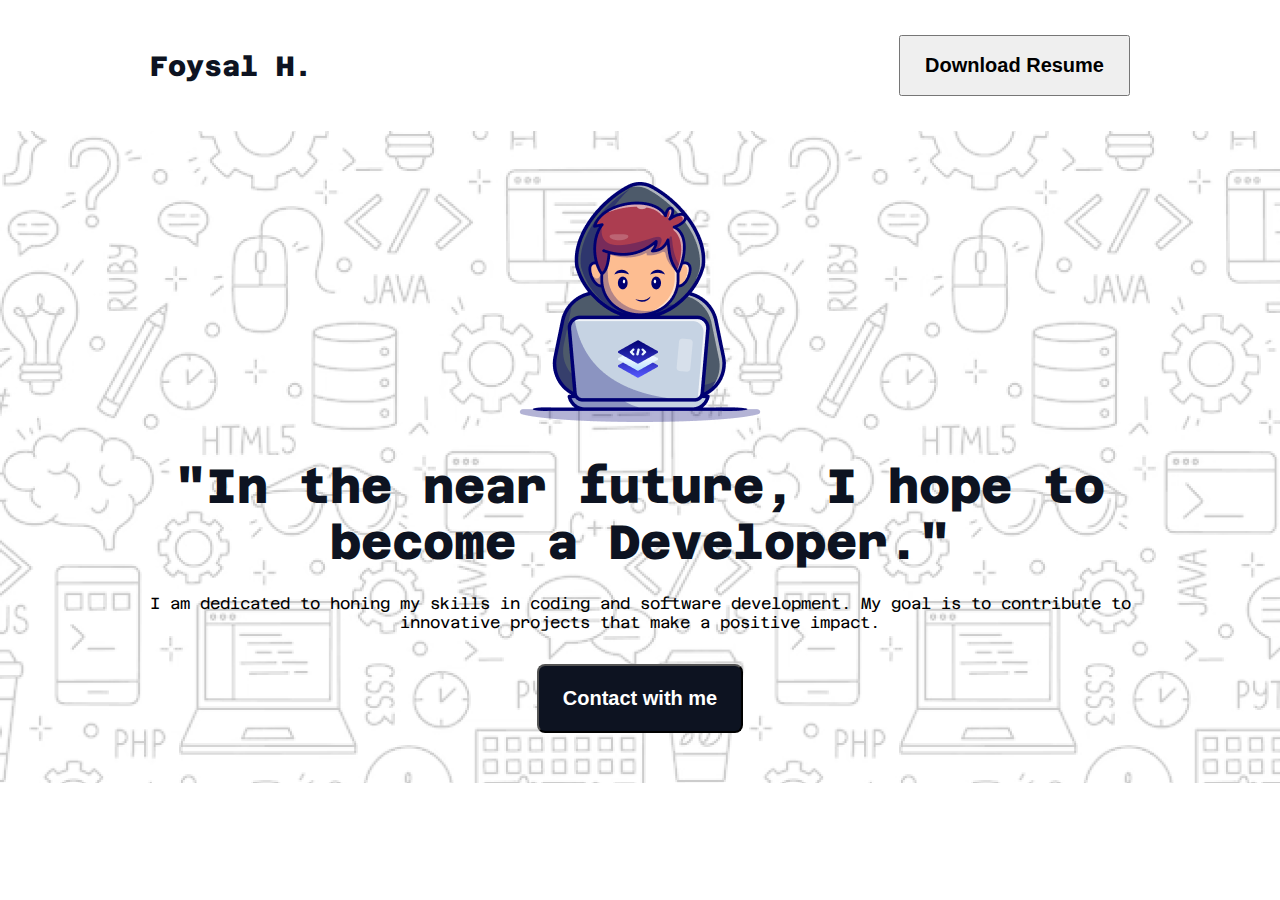
==== index.html @ 4a5060e3 "First banner section added" ====
<!DOCTYPE html>
<html lang="en">
<head>
    <meta charset="UTF-8">
    <meta name="viewport" content="width=device-width, initial-scale=1.0">
    <title>Assignment site</title>
    <link rel="preconnect" href="https://fonts.googleapis.com">
    <link rel="preconnect" href="https://fonts.gstatic.com" crossorigin>
    <link href="https://fonts.googleapis.com/css2?family=Azeret+Mono:ital,wght@0,100..900;1,100..900&display=swap" rel="stylesheet">
    <link rel="stylesheet" href="styles/style.css">
</head>
<body class="azeret-mono-normal">
    <header>
        <nav>
            <h3 class="name">Foysal H.</h3>
            <button class="btn">Download Resume</button>
        </nav>
        <div class="banner">
            <div class="banner-elements">
                <img src="assets/Group.png" alt="A developer">
                <h1>"In the near future, I hope to become a Developer."</h1>
                <p>I am dedicated to honing my skills in coding and software development. My goal is to contribute to innovative projects that make a positive impact.</p>
                <div class="btn-div"><button class="btn-2">Contact with me</button></div>
            </div>
        </div>
    </header>
    <main></main>
    <footer></footer>
</body>
</html>
---- styles/style.css ----
.azeret-mono-normal{
  font-family: "Azeret Mono", monospace;
  font-optical-sizing: auto;
  font-weight: normal;
  font-style: normal;
}
*{
    margin: 0;
    padding: 0;
}
/* shared styles */
/* __________________________________ */

.btn{
  font-size: 20px;
  font-weight: 600;
  padding: 17px 24px;
}
.btn-2{
  font-size: 20px;
  font-weight: 600;
  color: white;
  padding: 21px 24px;
  background-color: #0D1321;
  border-radius: 8px;
  text-align: center;
}



/* nav styles */
/* ______________________________ */

nav{
  height: 131px;
  display: flex;
  margin: 0px 150px;
  justify-content: space-between;
  align-items: center;
}
nav > h3{
  font-size: 28px;
  font-weight: 800;
  color: #0D1321;
}

/* Banner section */
/* ______________________________ */

.banner{
  height: 652px;
  background-image: url("../assets/Hero-bg.png");
  /* background-repeat: no-repeat;
  background-position: center; */
  display: flex;
  align-items: center;
  justify-content: center;
}

.banner .banner-elements{
  max-width: 998px;
  text-align: center;
}
.banner-elements > img{
  margin-bottom: 32px;
}
.banner-elements > h1{
  font-size: 48px;
  font-weight: 800;
  color: #0D1321;
  margin-bottom: 24px;
}
.banner-element > p{
  font-size: 16px;
  line-height: 26;
  font-weight: 400;
  color: #0D1321;
  margin-bottom: 32px;
}
.banner-elements .btn-div{
  margin-top: 32px;
}
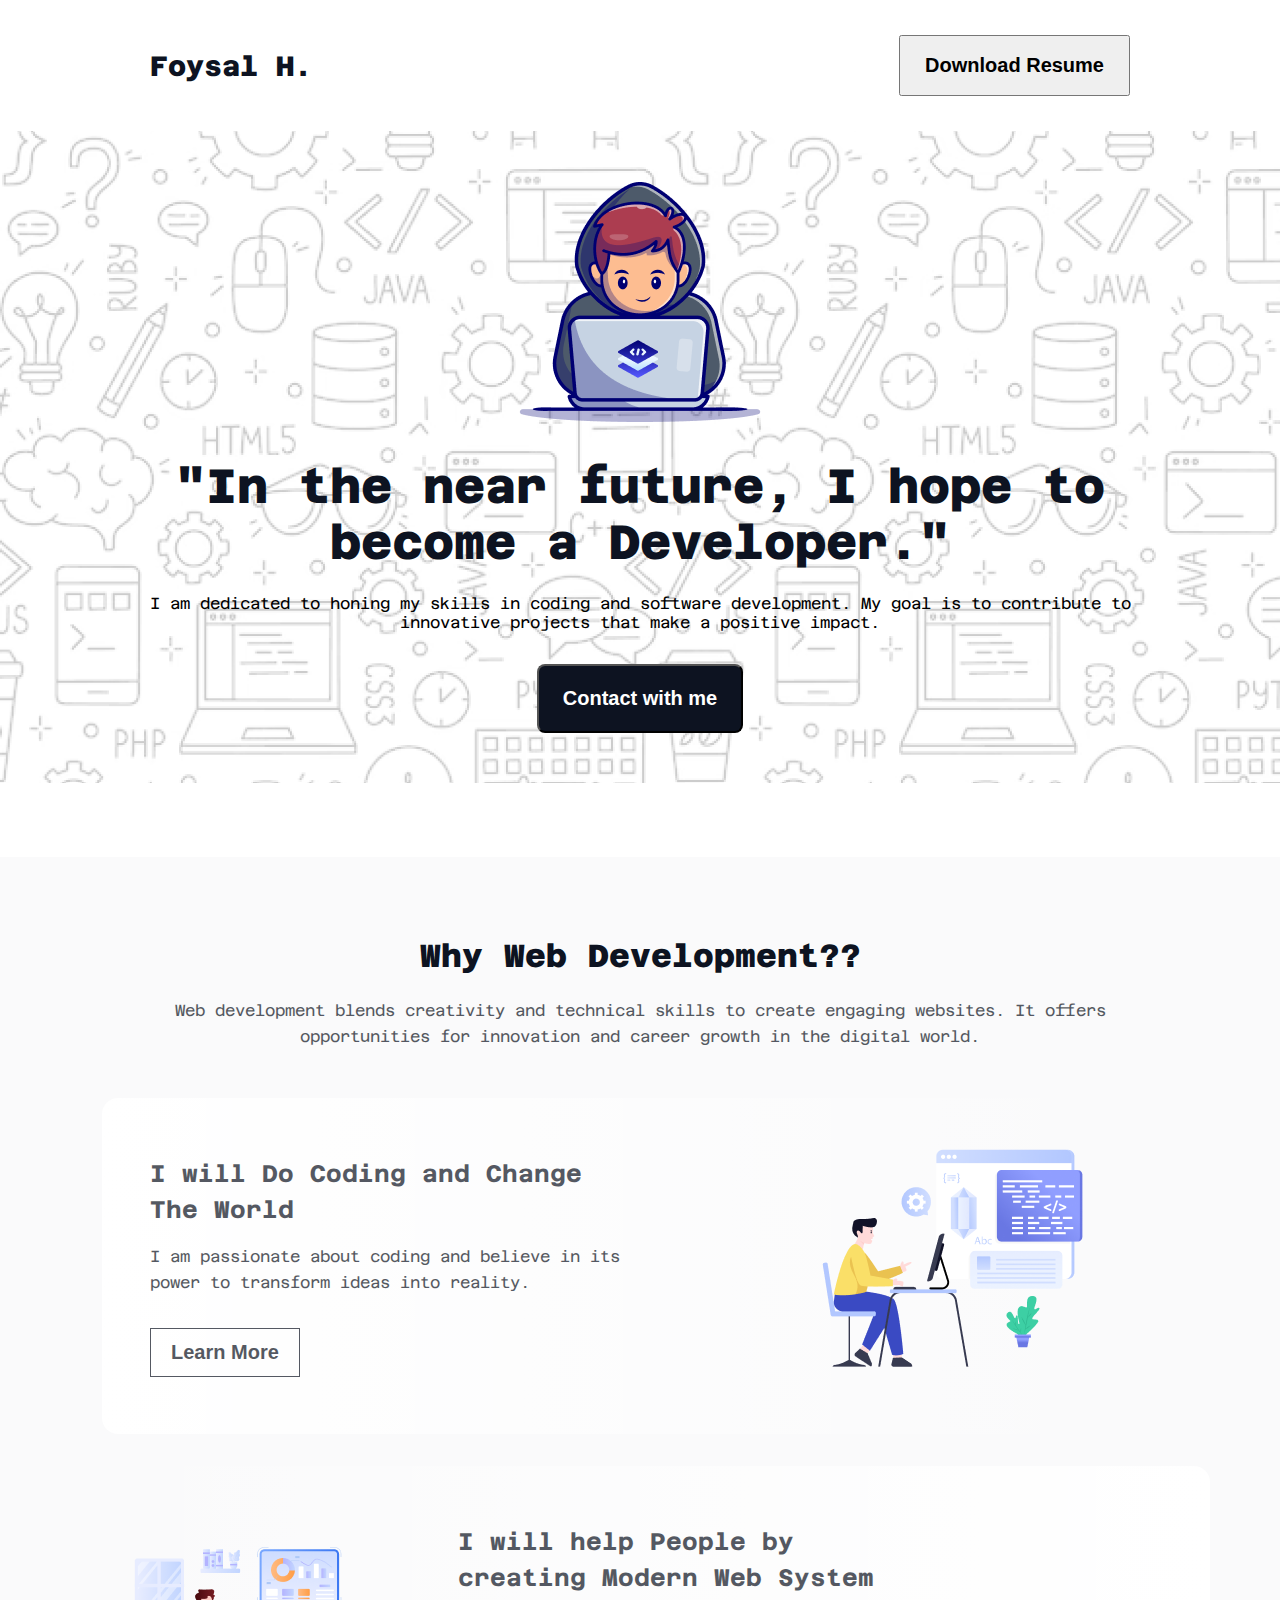
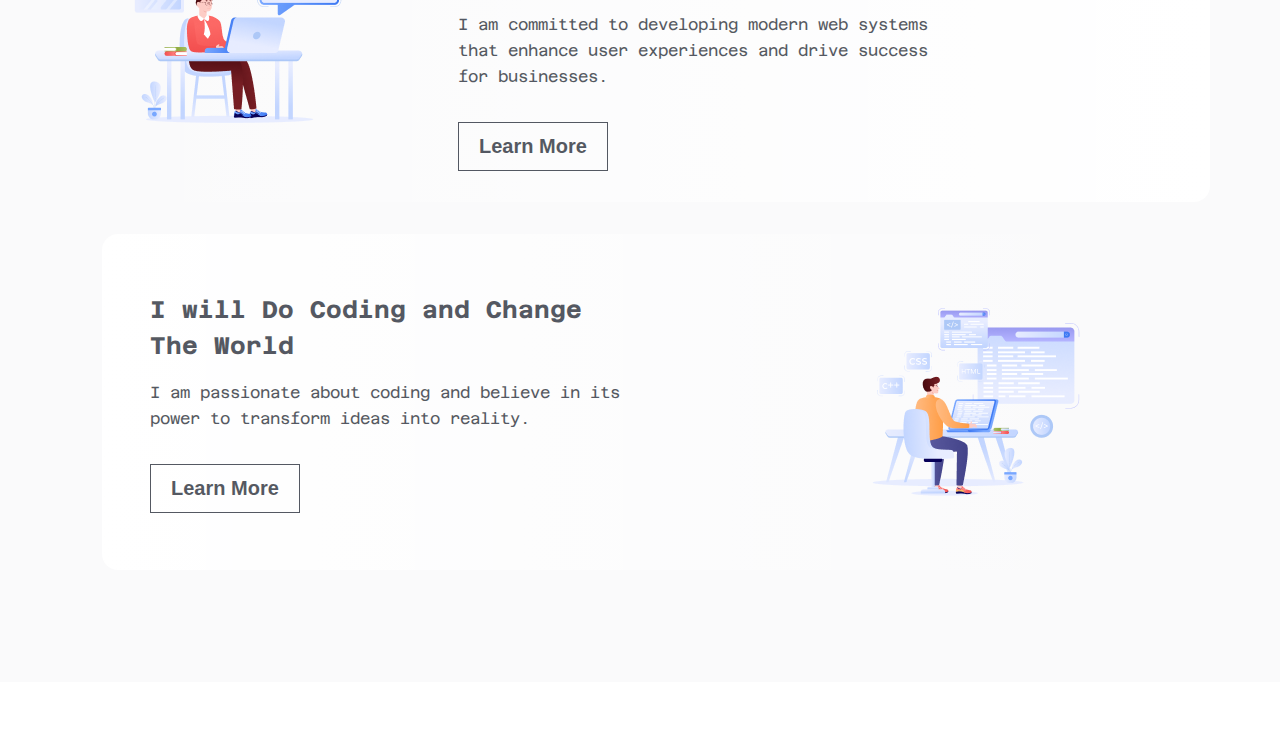
==== commit 650e983f: "Why web development section added" ====
--- a/index.html
+++ b/index.html
@@ -24,7 +24,53 @@
             </div>
         </div>
     </header>
-    <main></main>
+    <main>
+        <!-- why web development section -->
+        <section>
+            <div class="second-section">
+
+                <h3>Why Web Development??</h3>
+                <p class="description">Web development blends creativity and technical skills to create engaging websites. It offers opportunities for innovation and career growth in the digital world.</p>
+    
+                <div class="section">
+
+                    <div class="section-txt">
+                        <h4>I will Do Coding and Change The World</h4>
+                        <p>I am passionate about coding and believe in its power to transform ideas into reality.</p>
+                        <button class="learn-mor-btn">Learn More</button>
+                    </div>
+
+                    <div class="section-img"><img src="assets/Layer_1.png" alt=""></div>
+
+                </div>
+
+
+                <div class="section2">
+
+                    <div class="section-img"><img src="assets/Group 3.png" alt=""></div>
+                    <div class="section-txt">
+                        <h4>I will help People by creating Modern Web System</h4>
+                        <p>I am committed to developing modern web systems that enhance user experiences and drive success for businesses.
+                        </p>
+                        <button class="learn-mor-btn">Learn More</button>
+                    </div>
+
+                </div>
+
+
+                <div class="section">
+
+                    <div class="section-txt">
+                        <h4>I will Do Coding and Change The World</h4>
+                        <p>I am passionate about coding and believe in its power to transform ideas into reality.
+                        </p>
+                        <button class="learn-mor-btn">Learn More</button>
+                    </div>
+                    <div class="section-img"><img src="assets/Group 4.png" alt=""></div>
+                </div>
+            </div>
+        </section>
+    </main>
     <footer></footer>
 </body>
 </html>--- a/styles/style.css
+++ b/styles/style.css
@@ -25,8 +25,23 @@
   border-radius: 8px;
   text-align: center;
 }
+.learn-mor-btn{
+  font-size: 20px;
+  font-weight: 600;
+  color: #0D1321;
+  padding: 12px 20px; 
+  border: 1px solid #0D1321;
+  background: transparent;
+  margin: 32px 0px;
+  opacity: 70%;
+}
 
-
+/* _______________________________ */
+main{
+  display: flex;
+  align-items: center;
+  justify-content: center;
+}
 
 /* nav styles */
 /* ______________________________ */
@@ -80,3 +95,76 @@
 .banner-elements .btn-div{
   margin-top: 32px;
 }
+
+/* Why Web Development */
+/* ________________________________ */
+
+.second-section{
+  width: 1140px;
+  padding: 80px 97px;
+  margin: 74px auto;
+  border-radius: 16px;
+  background-color: rgba(13, 19, 33, 0.02);
+  
+}
+.second-section > h3{
+  font-size: 32px;
+  font-weight: 800;
+  color: #0D1321;
+  text-align: center;
+  margin-bottom: 24px;
+}
+.second-section > p{
+  font-size: 16px;
+  font-weight: 400;
+  line-height: 26px;
+  color: #0D1321;
+  text-align: center;
+  margin: 0px 90px 48px;
+  opacity: 70%;
+}
+.section{
+  width: 946px;
+  height: 336px;
+  border-radius: 16px;
+  background: linear-gradient(90.00deg, rgb(255, 255, 255),rgba(255, 255, 255, 0) 100%);
+  display: flex;
+  align-items: center;
+  padding: 0px 48px;
+  /* border: 1px solid #0D1321; */
+  margin: 32px;
+  justify-content: space-between;
+  gap: 100px;
+}
+.section-txt{
+  width: 477px;
+  height: 220px;
+}
+.section-img{
+  height: 240px;
+}
+.section-txt h4{
+  font-size: 24px;
+  font-weight: 700;
+  line-height: 36px;
+  color: #0D1321;
+  opacity: 70%;
+  margin-bottom: 16px;
+}
+.section-txt p{
+  font-size: 16px;
+  font-weight: 400;
+  line-height: 26px;
+  color: #0D1321;
+  max-width: 477px;
+  opacity: 70%;
+}
+.section2{
+  display: flex;
+  align-items: center;
+  gap: 100px;
+  border-radius: 16px;
+  background: linear-gradient(270.00deg, rgb(255, 255, 255),rgba(255, 255, 255, 0) 100%);
+  padding: 48px;
+}
+  /* __________________________________________ */
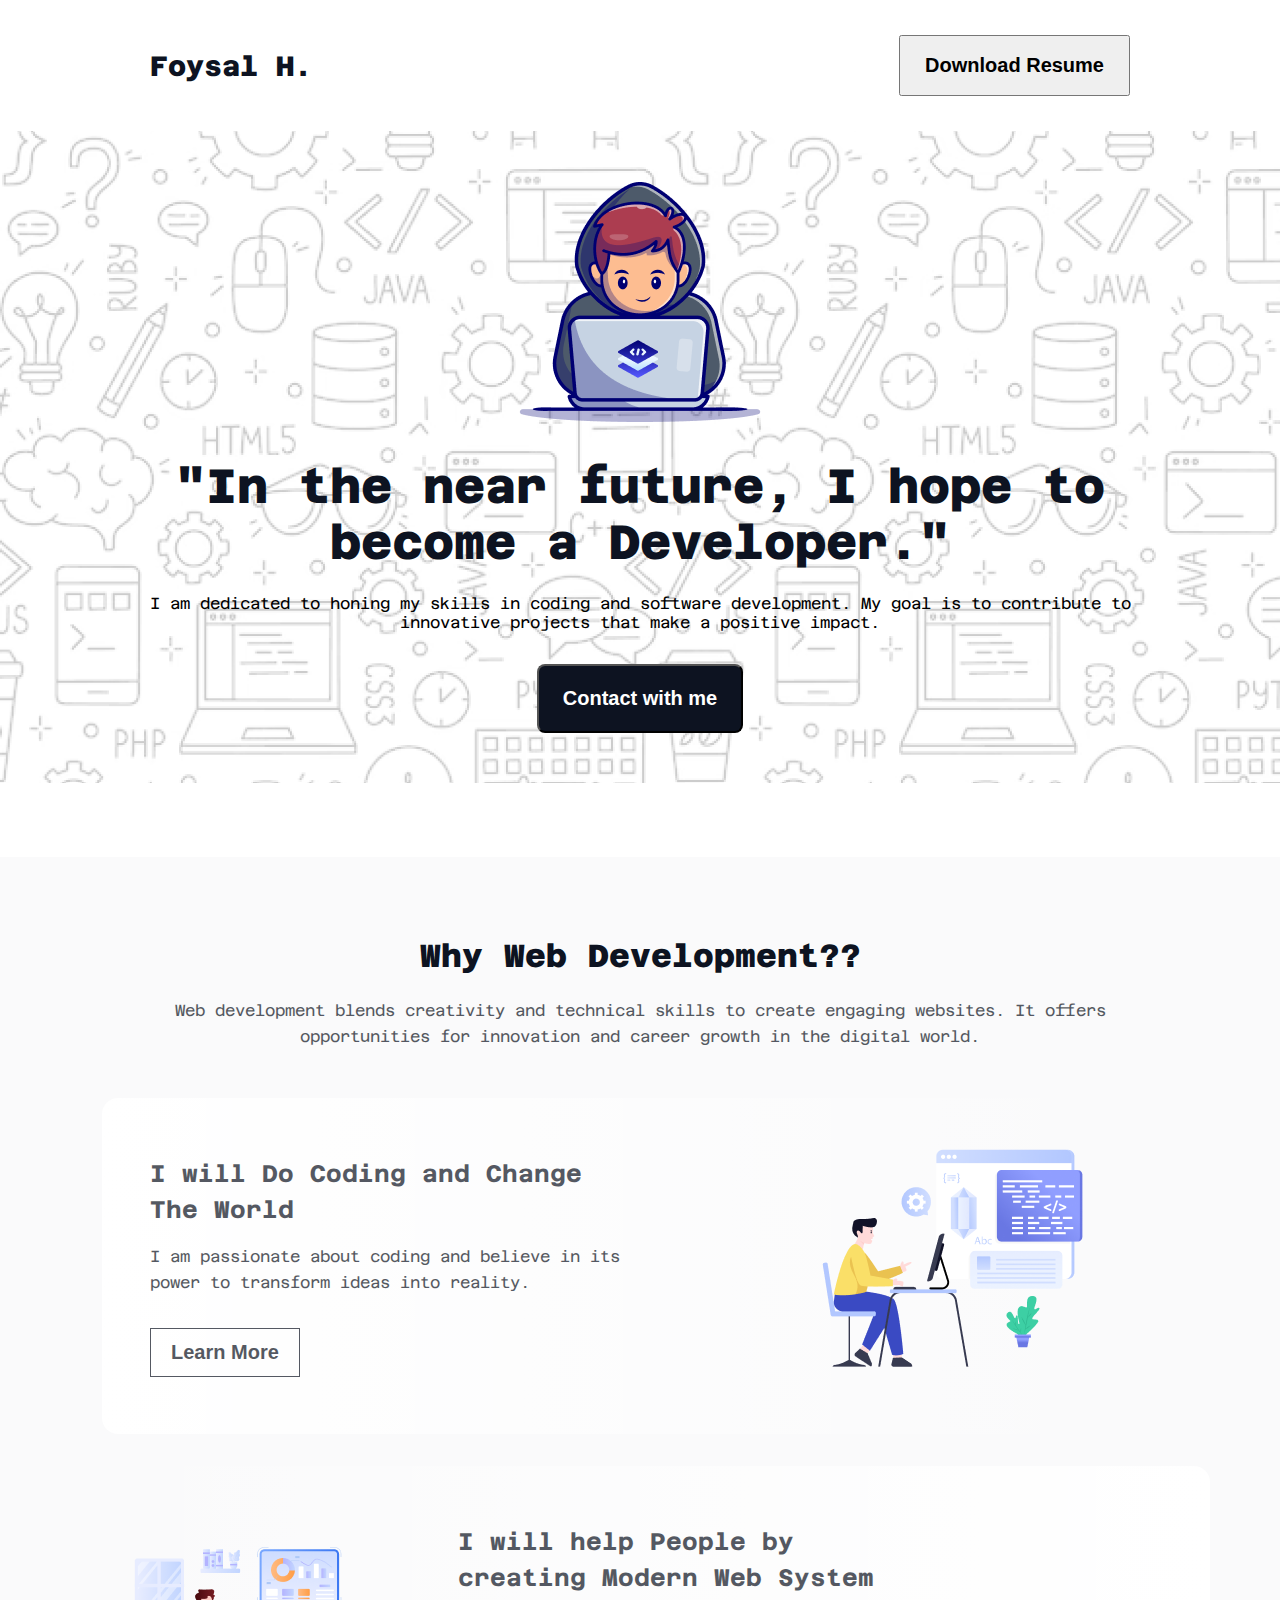
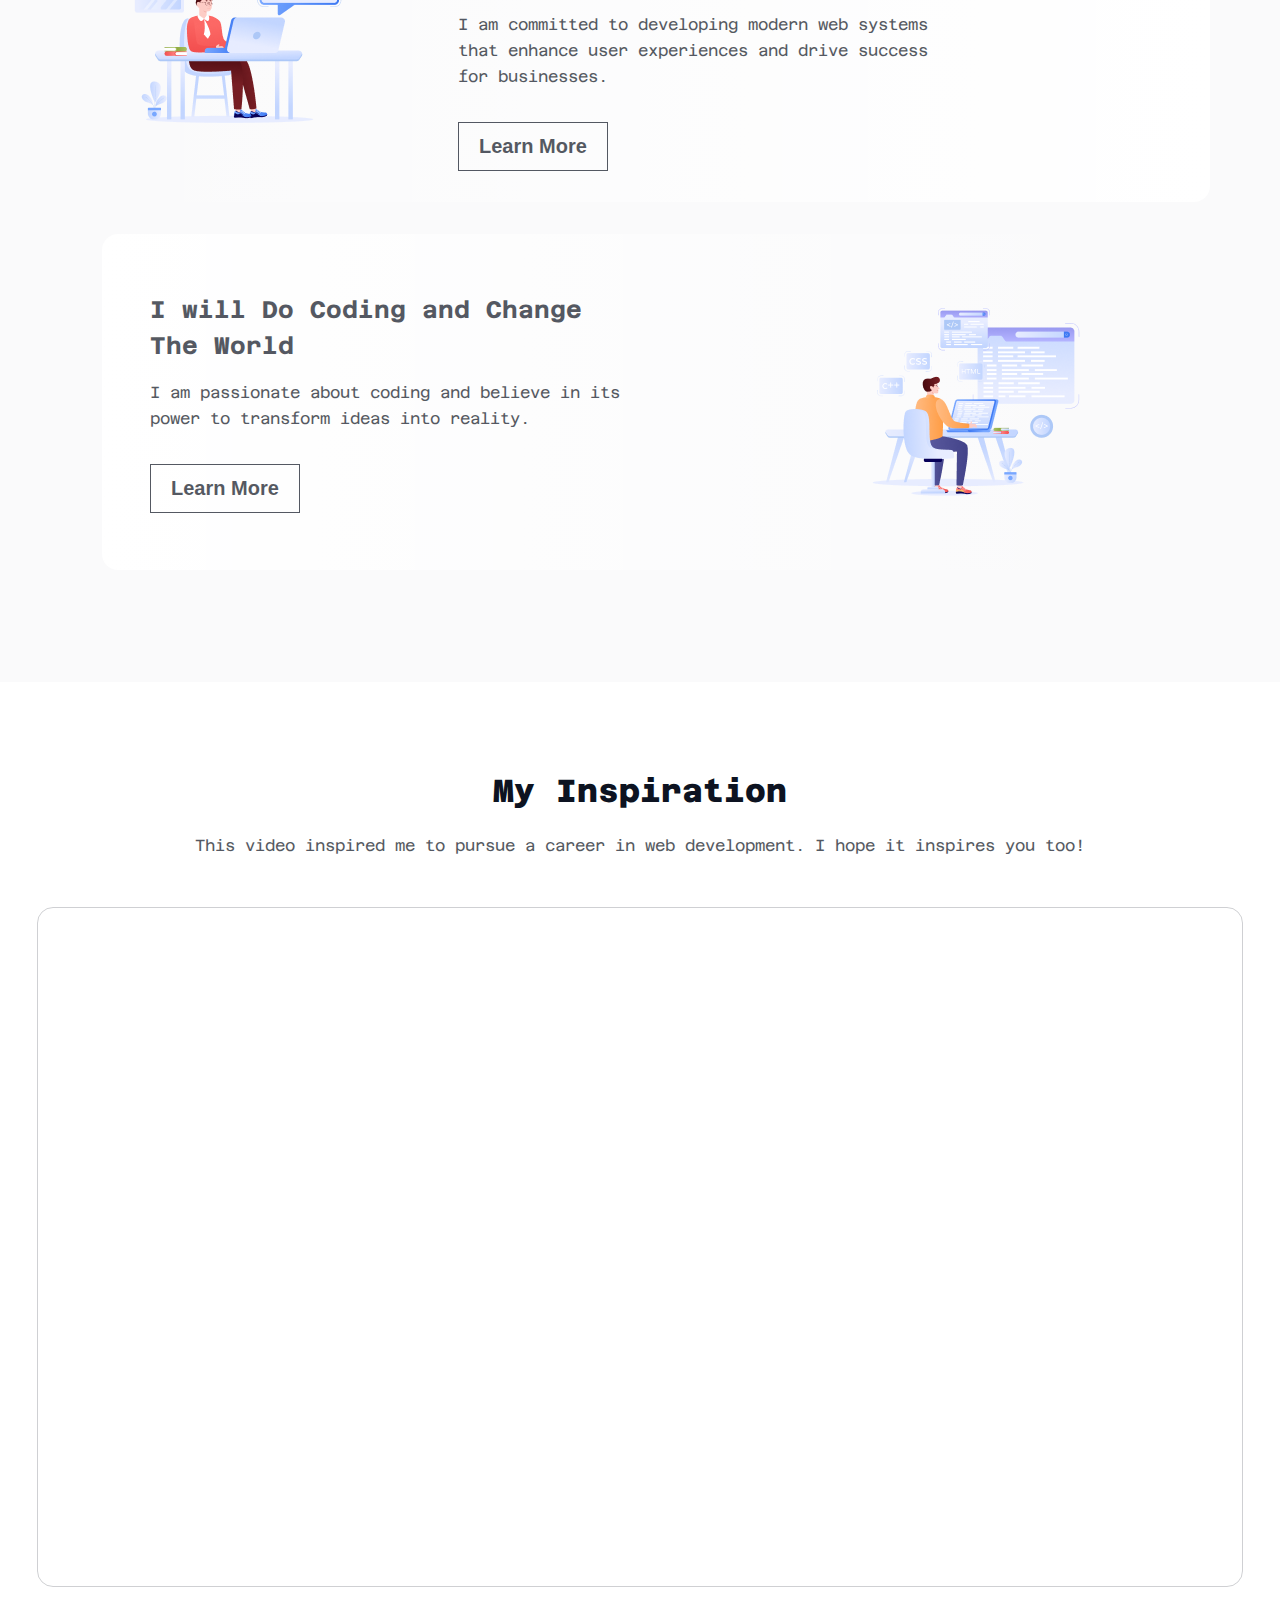
==== commit af793b9b: "My inspiration section added" ====
--- a/index.html
+++ b/index.html
@@ -32,7 +32,7 @@
                 <h3>Why Web Development??</h3>
                 <p class="description">Web development blends creativity and technical skills to create engaging websites. It offers opportunities for innovation and career growth in the digital world.</p>
     
-                <div class="section">
+                <div class="item">
 
                     <div class="section-txt">
                         <h4>I will Do Coding and Change The World</h4>
@@ -45,7 +45,7 @@
                 </div>
 
 
-                <div class="section2">
+                <div class="item2">
 
                     <div class="section-img"><img src="assets/Group 3.png" alt=""></div>
                     <div class="section-txt">
@@ -58,7 +58,7 @@
                 </div>
 
 
-                <div class="section">
+                <div class="item">
 
                     <div class="section-txt">
                         <h4>I will Do Coding and Change The World</h4>
@@ -70,6 +70,17 @@
                 </div>
             </div>
         </section>
+        <!-- my inspiration -->
+         <section>
+            <div class="third-section">
+                <h3>My Inspiration</h3>
+                <p>This video inspired me to pursue a career in web development. I hope it inspires you too!</p>
+                <div class="video-container">
+                    <iframe src="https://www.youtube.com/embed/DGHn2uOAVCE?si=U7VMypven-0fkbxT" title="YouTube video player" frameborder="0" allow="accelerometer; autoplay; clipboard-write; encrypted-media; gyroscope; picture-in-picture; web-share" referrerpolicy="strict-origin-when-cross-origin" allowfullscreen></iframe>
+                </div>
+            </div>
+         </section>
+         
     </main>
     <footer></footer>
 </body>
--- a/styles/style.css
+++ b/styles/style.css
@@ -41,6 +41,7 @@
   display: flex;
   align-items: center;
   justify-content: center;
+  flex-direction: column;
 }
 
 /* nav styles */
@@ -102,7 +103,7 @@
 .second-section{
   width: 1140px;
   padding: 80px 97px;
-  margin: 74px auto;
+  margin: 74px auto 0px;
   border-radius: 16px;
   background-color: rgba(13, 19, 33, 0.02);
   
@@ -123,7 +124,7 @@
   margin: 0px 90px 48px;
   opacity: 70%;
 }
-.section{
+.item{
   width: 946px;
   height: 336px;
   border-radius: 16px;
@@ -159,7 +160,7 @@
   max-width: 477px;
   opacity: 70%;
 }
-.section2{
+.item2{
   display: flex;
   align-items: center;
   gap: 100px;
@@ -167,4 +168,37 @@
   background: linear-gradient(270.00deg, rgb(255, 255, 255),rgba(255, 255, 255, 0) 100%);
   padding: 48px;
 }
-  /* __________________________________________ */
+
+
+/* My Inspiration section */
+/* __________________________________________ */
+.third-section{
+  margin: 90px auto 151px;
+}
+.third-section > h3{
+  font-size: 32px;
+  font-weight: 800;
+  color: #0D1321;
+  text-align: center;
+}
+.third-section > p{
+  font-size: 16px;
+  font-weight: 400;
+  line-height: 26px;
+  color: #0D1321;
+  text-align: center;
+  margin: 24px 90px 48px;
+  opacity: 70%;
+}
+.video-container{
+  width: 1140px;
+  height: 614px;
+  padding: 32px;
+  border: 1px solid rgba(13, 19, 33, 0.2);
+  border-radius: 16px;
+}
+.video-container iframe{
+  width: 100%;
+  height: 100%;
+  border-radius: 16px;
+}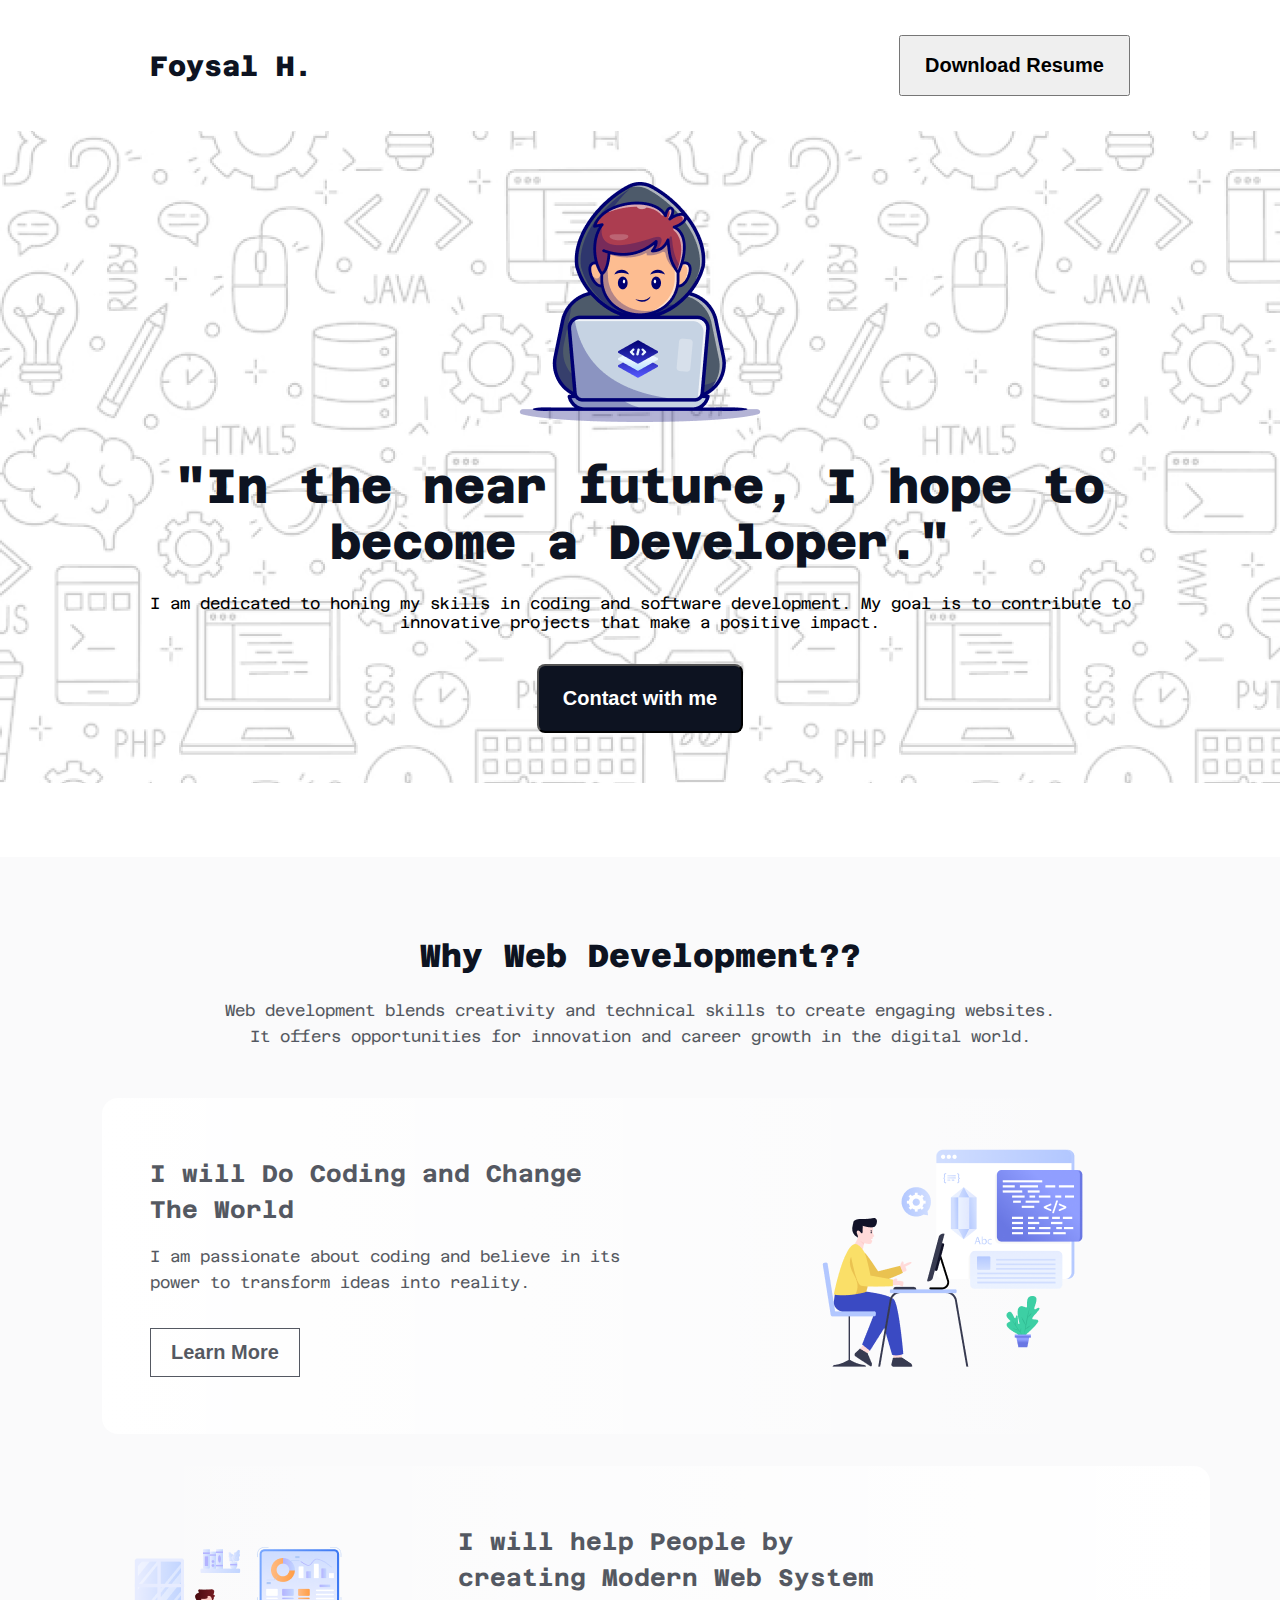
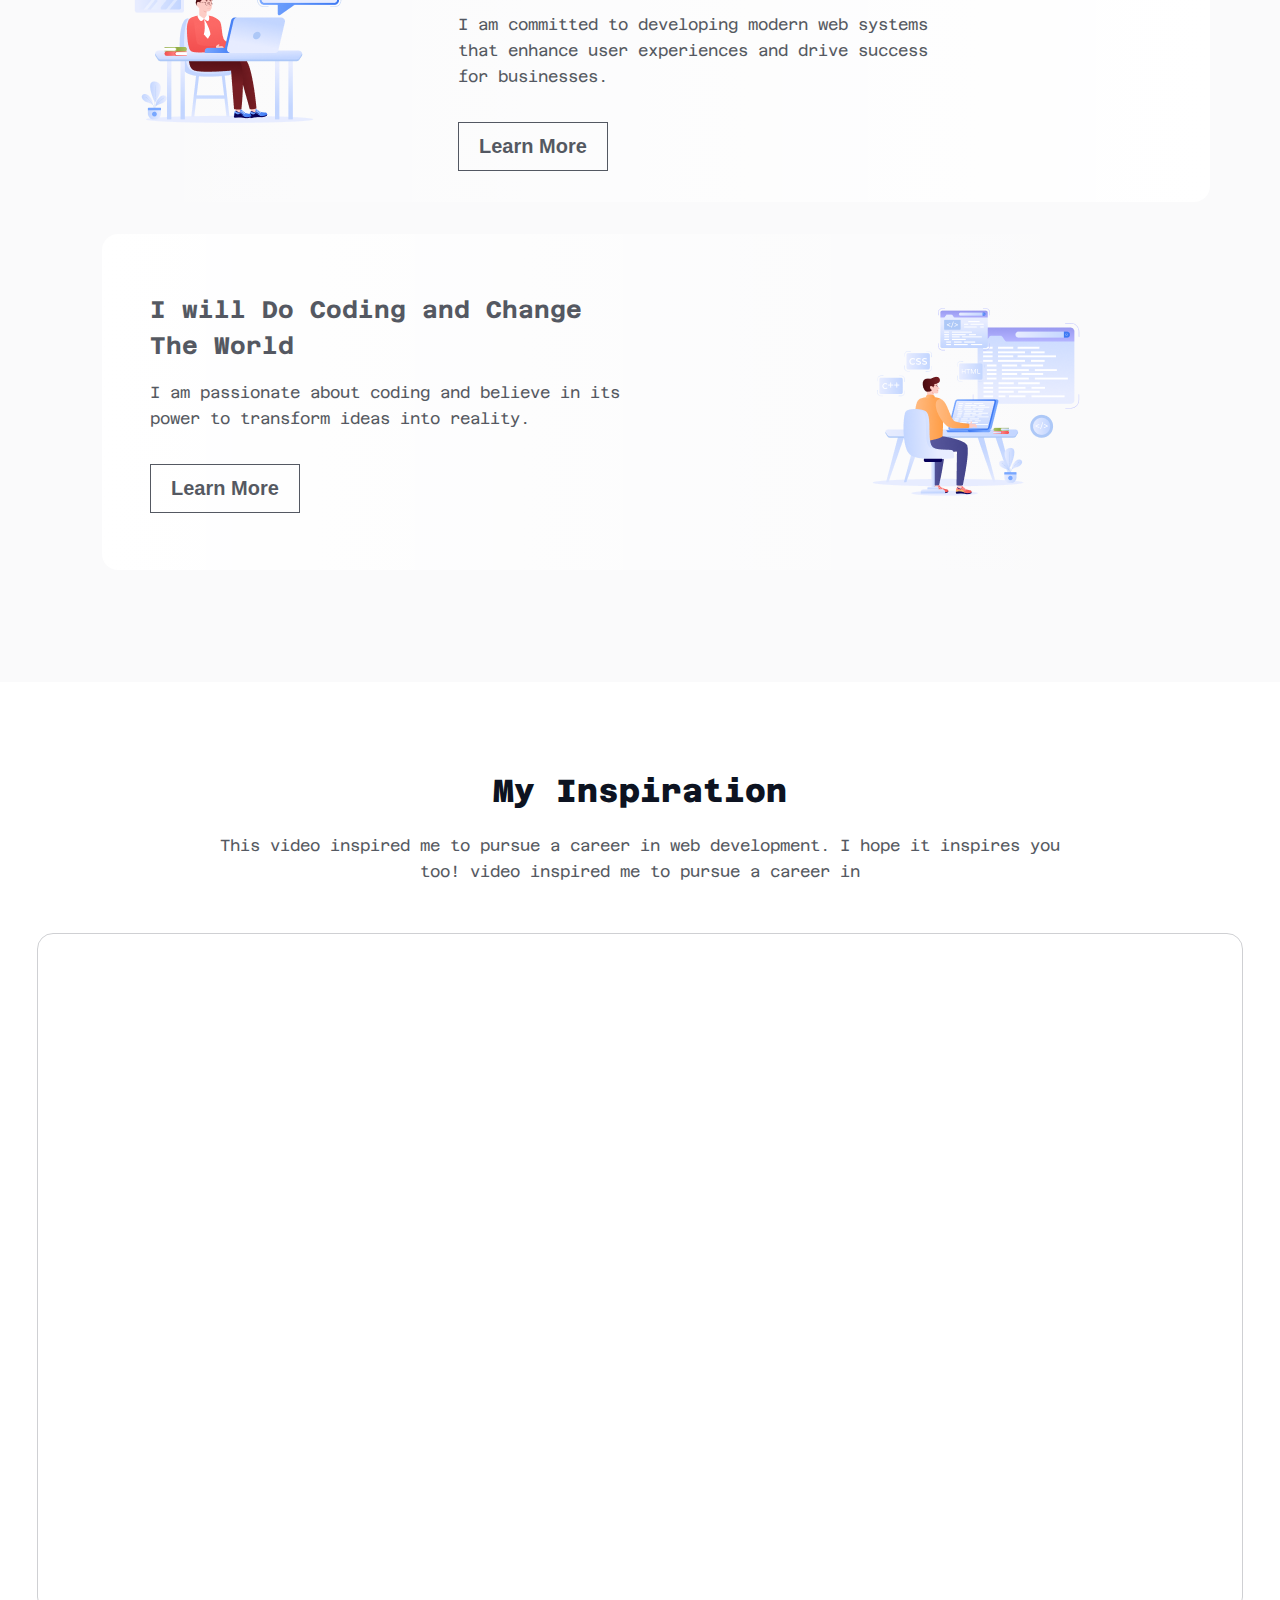
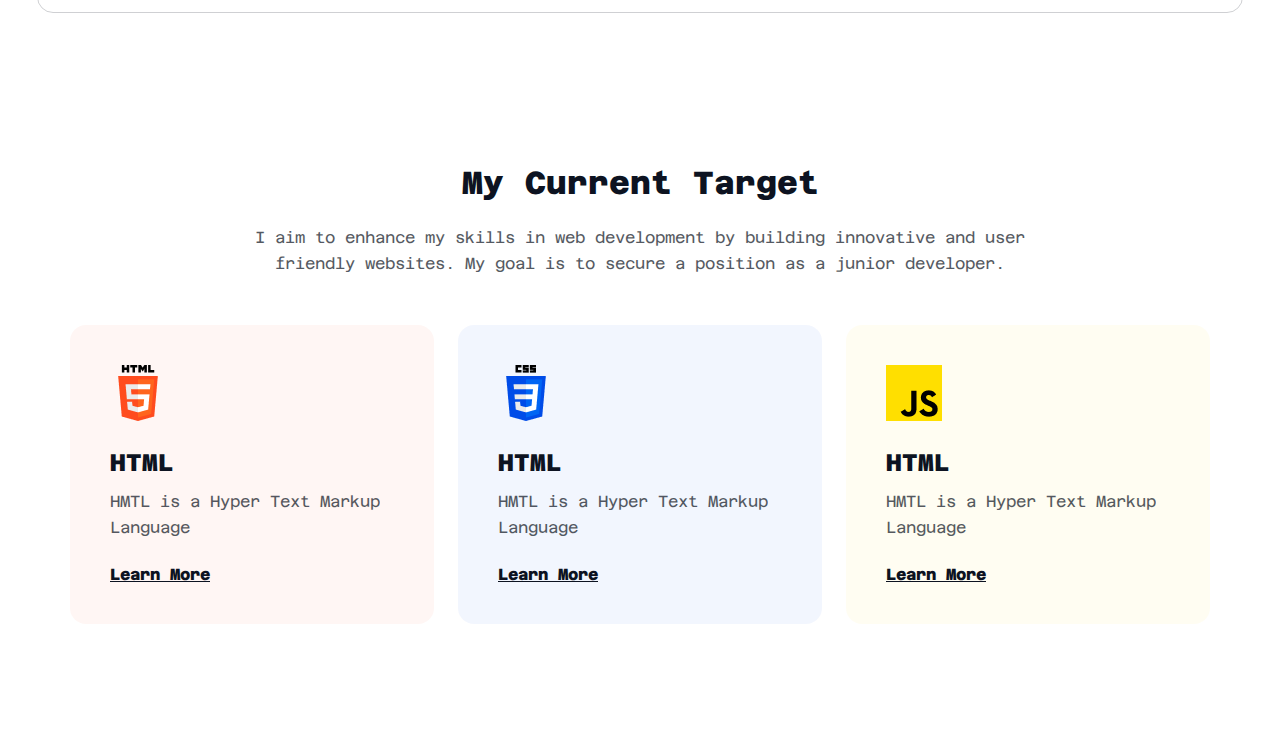
==== commit 8730c7d0: "My current Target Added" ====
--- a/index.html
+++ b/index.html
@@ -74,13 +74,40 @@
          <section>
             <div class="third-section">
                 <h3>My Inspiration</h3>
-                <p>This video inspired me to pursue a career in web development. I hope it inspires you too!</p>
+                <p>This video inspired me to pursue a career in web development. I hope it inspires you too! video inspired me to pursue a career in</p>
                 <div class="video-container">
                     <iframe src="https://www.youtube.com/embed/DGHn2uOAVCE?si=U7VMypven-0fkbxT" title="YouTube video player" frameborder="0" allow="accelerometer; autoplay; clipboard-write; encrypted-media; gyroscope; picture-in-picture; web-share" referrerpolicy="strict-origin-when-cross-origin" allowfullscreen></iframe>
                 </div>
             </div>
          </section>
-         
+         <!-- My Current Target section-->
+          <section>
+            <div class="fourth-section">
+                <h3>My Current Target</h3>
+                <p>I aim to enhance my skills in web development by building innovative and user friendly websites. My goal is to secure a position as a junior developer.
+                </p>
+                <div class="current-target-container">
+                    <div style="background-color: rgba(255, 76, 30, 0.05);" class="target-item">
+                        <img src="assets/html.png" alt="html logo">
+                        <h4>HTML</h4>
+                        <p>HMTL is a Hyper Text Markup Language</p>
+                        <a href="">Learn More</a>
+                    </div>
+                    <div style="background-color: rgba(0, 76, 232, 0.05);" class="target-item">
+                        <img src="assets/css.png" alt="css logo">
+                        <h4>HTML</h4>
+                        <p>HMTL is a Hyper Text Markup Language</p>
+                        <a href="">Learn More</a>
+                    </div>
+                    <div style="background-color: rgba(255, 223, 0, 0.05);" class="target-item">
+                        <img src="assets/js.png" alt="Javascript logo">
+                        <h4>HTML</h4>
+                        <p>HMTL is a Hyper Text Markup Language</p>
+                        <a href="">Learn More</a>
+                    </div>
+                </div>
+            </div>
+          </section>
     </main>
     <footer></footer>
 </body>
--- a/styles/style.css
+++ b/styles/style.css
@@ -116,12 +116,13 @@
   margin-bottom: 24px;
 }
 .second-section > p{
-  font-size: 16px;
-  font-weight: 400;
-  line-height: 26px;
-  color: #0D1321;
-  text-align: center;
-  margin: 0px 90px 48px;
+  width: 852px;
+  font-size: 16px;
+  font-weight: 400;
+  line-height: 26px;
+  color: #0D1321;
+  text-align: center;
+  margin: 0px auto 48px;
   opacity: 70%;
 }
 .item{
@@ -182,12 +183,13 @@
   text-align: center;
 }
 .third-section > p{
-  font-size: 16px;
-  font-weight: 400;
-  line-height: 26px;
-  color: #0D1321;
-  text-align: center;
-  margin: 24px 90px 48px;
+  width: 852px;
+  font-size: 16px;
+  font-weight: 400;
+  line-height: 26px;
+  color: #0D1321;
+  text-align: center;
+  margin: 24px auto 48px;
   opacity: 70%;
 }
 .video-container{
@@ -201,4 +203,69 @@
   width: 100%;
   height: 100%;
   border-radius: 16px;
-}+}
+
+/* My Current Target section */
+/* _________________________________________ */
+
+.fourth-section{
+  margin: 0px auto;
+}
+.fourth-section > h3{
+  font-size: 32px;
+  font-weight: 800;
+  color: #0D1321;
+  text-align: center;
+}
+.fourth-section > p{
+  width: 852px;
+  font-size: 16px;
+  font-weight: 400;
+  line-height: 26px;
+  color: #0D1321;
+  text-align: center;
+  margin: 24px auto 48px;
+  opacity: 70%;
+}
+.current-target-container{
+  display: flex;
+  width: 1140px;
+  gap: 24px;
+  margin: 0 0;
+}
+.target-item{
+  width: 364px;
+  border-radius: 16px;
+  padding: 40px;
+
+  display: flex;
+  flex-direction: column;
+  justify-content: flex-start;
+  align-items: flex-start;
+  margin-bottom: 111px;
+}
+.target-item > h4{
+  font-size: 24px;
+  font-weight: 800;
+  color: #0D1321;
+  line-height: 36px;
+  margin-bottom: 8px;
+  margin-top: 24px;
+}
+.target-item > p{
+  font-size: 16px;
+  font-weight: 400;
+  line-height: 26px;
+  color: #0D1321;
+  text-align: left;
+  opacity: 70%;
+  margin-bottom: 24px;
+}
+.target-item > a{
+  font-size: 16px;
+  font-weight: 800;
+  line-height: auto;
+  color: #0D1321;
+}
+/* My new target */
+/* _______________________________________ */
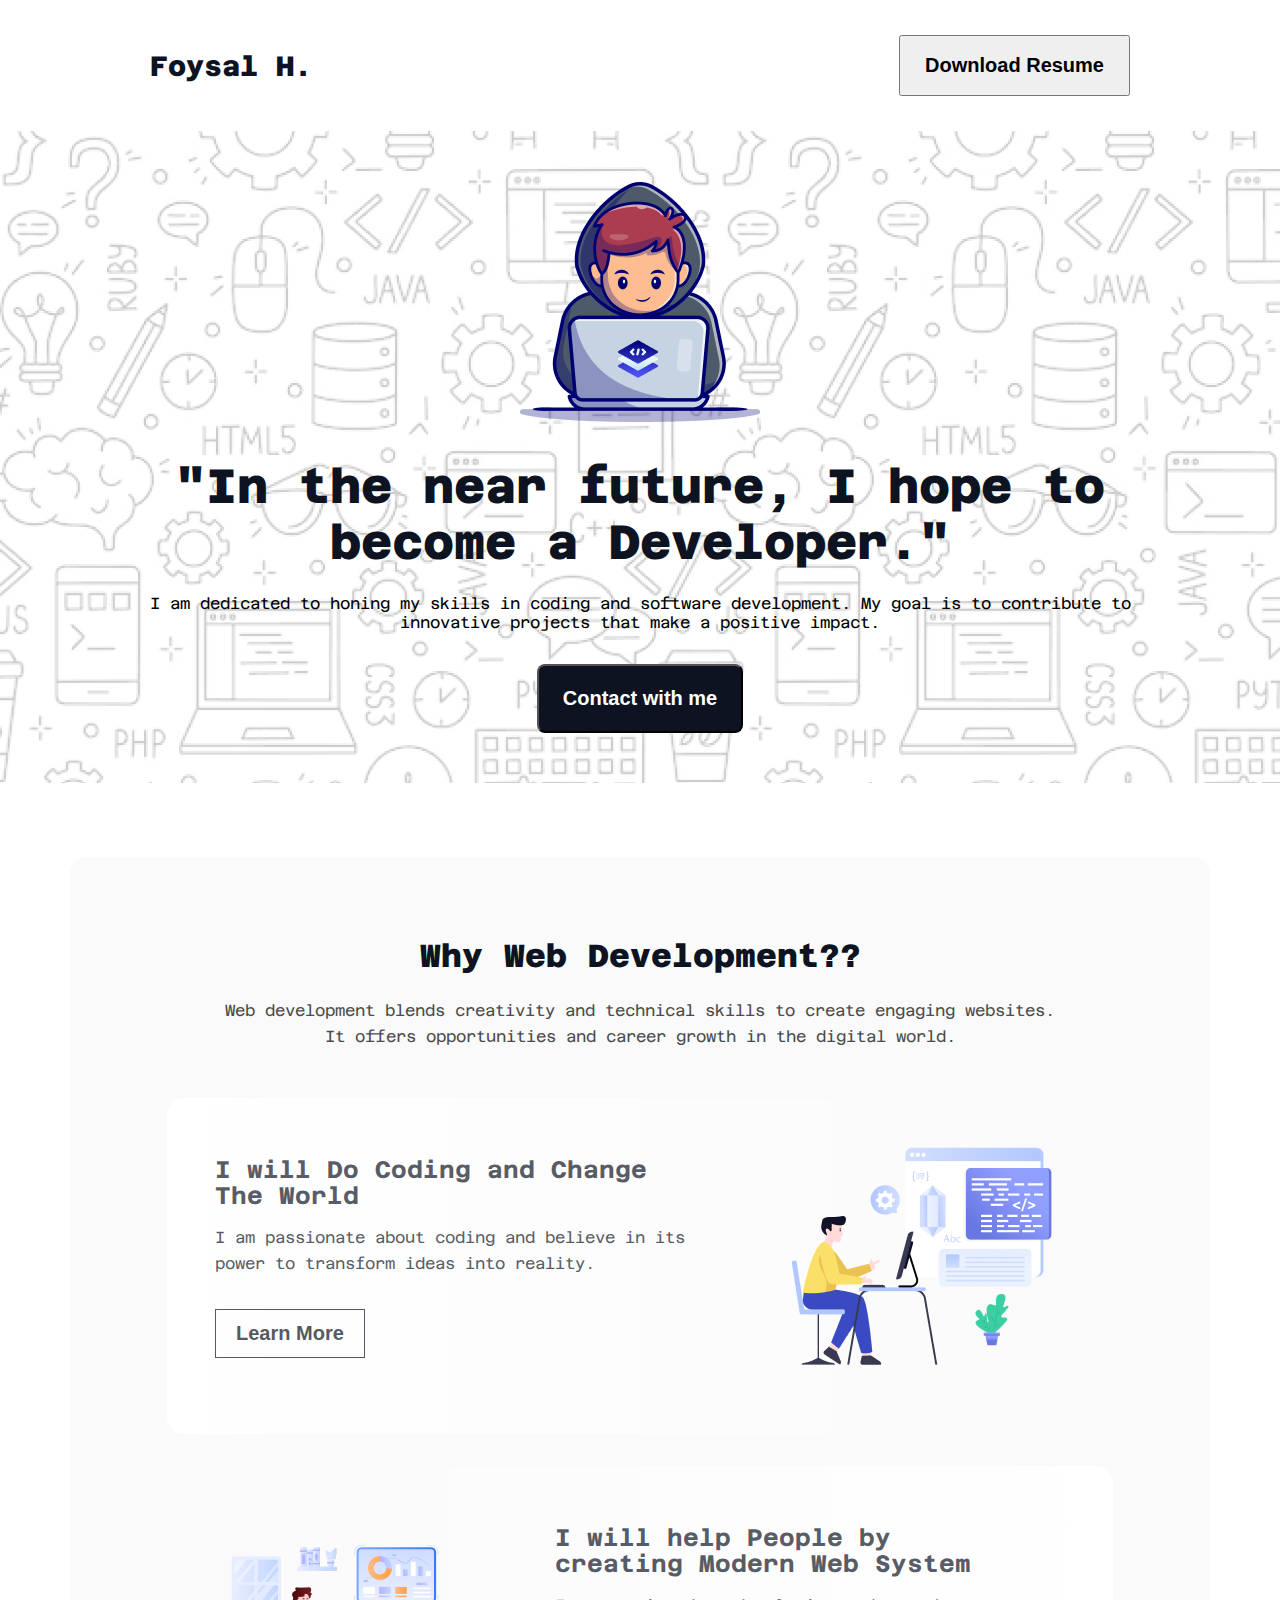
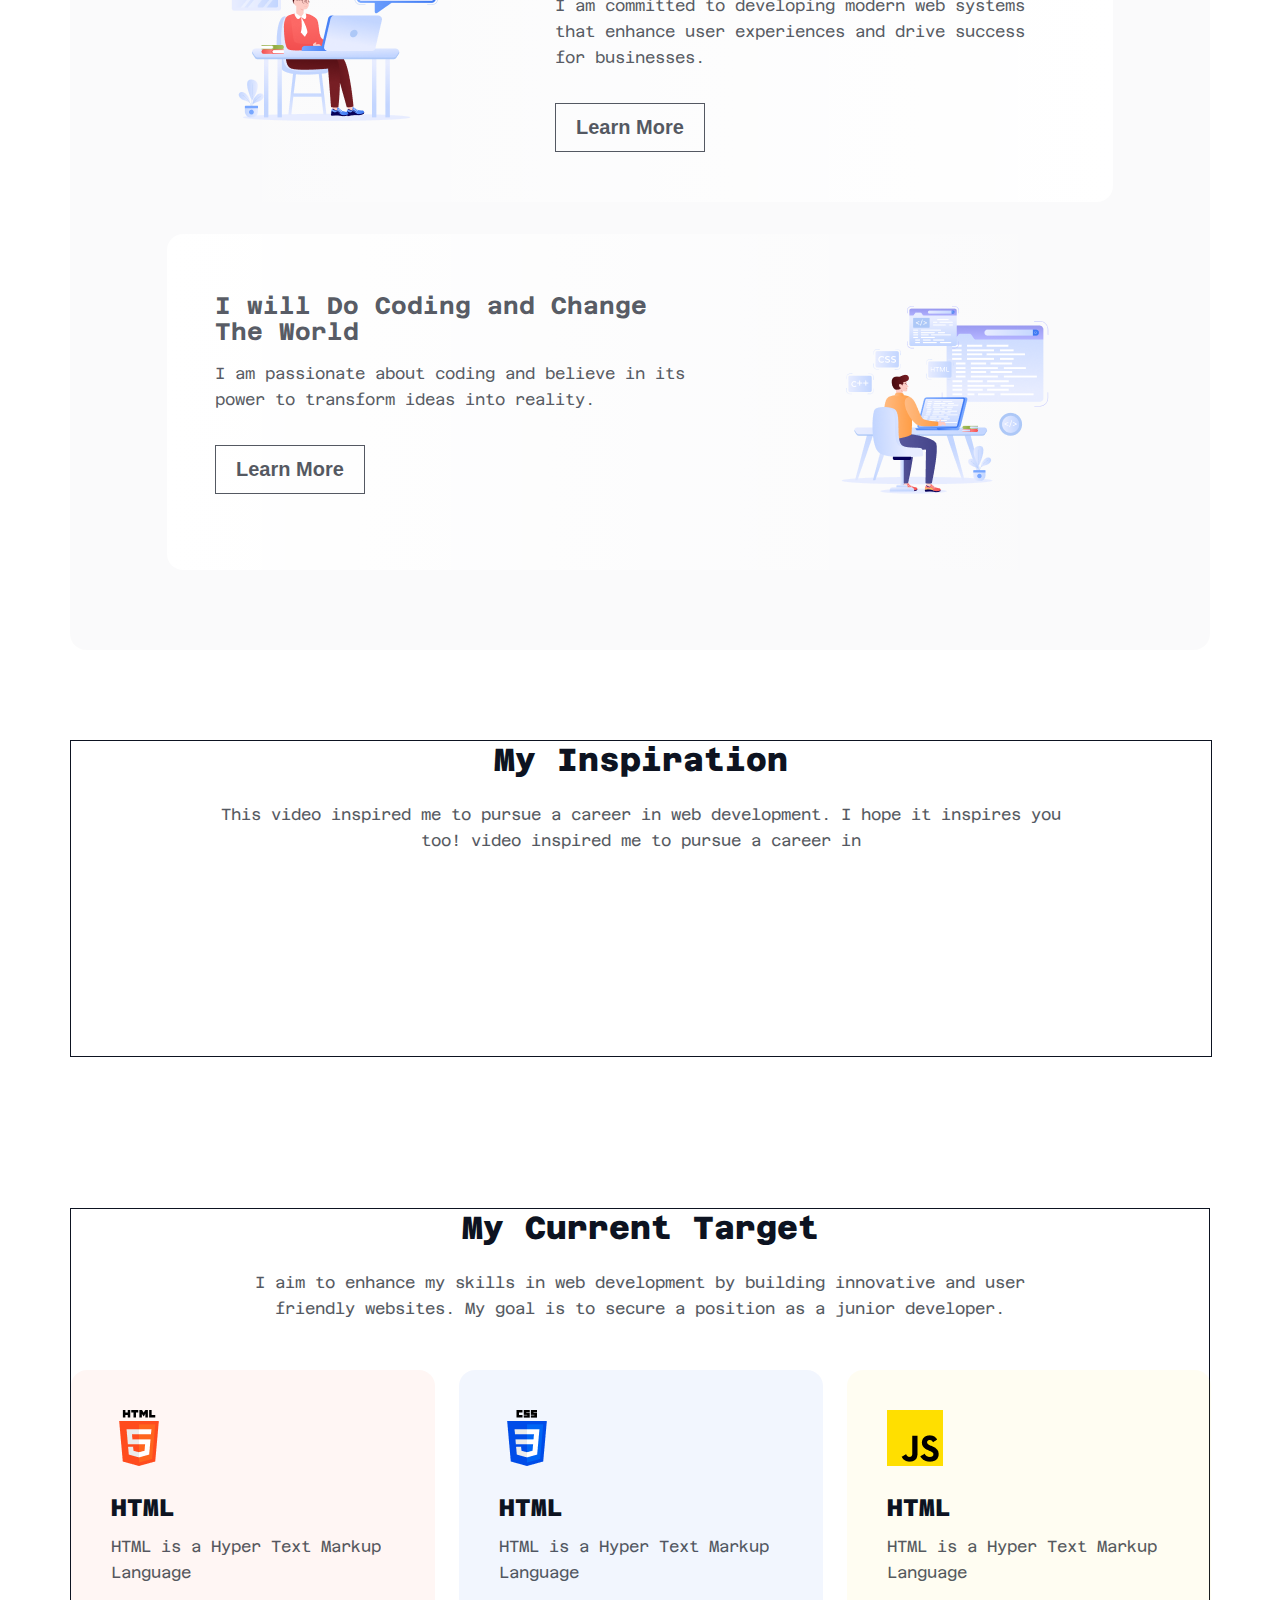
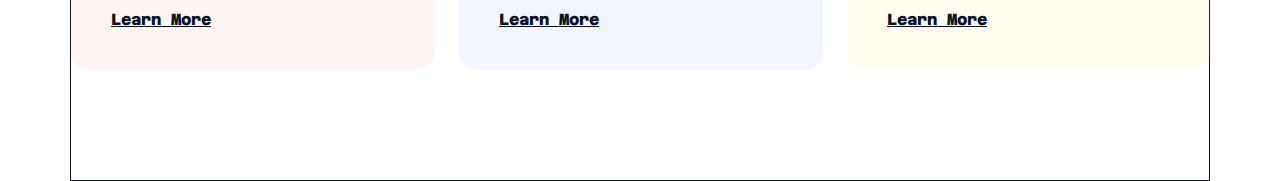
==== commit 192505c8: "Why web development section modified" ====
--- a/index.html
+++ b/index.html
@@ -13,7 +13,7 @@
     <header>
         <nav>
             <h3 class="name">Foysal H.</h3>
-            <button class="btn">Download Resume</button>
+            <a href="blank.html" target="_blank"><button class="btn">Download Resume</button></a>
         </nav>
         <div class="banner">
             <div class="banner-elements">
@@ -30,43 +30,45 @@
             <div class="second-section">
 
                 <h3>Why Web Development??</h3>
-                <p class="description">Web development blends creativity and technical skills to create engaging websites. It offers opportunities for innovation and career growth in the digital world.</p>
+                <p class="description">Web development blends creativity and technical skills to create engaging websites. It offers opportunities and career growth in the digital world.</p>
     
-                <div class="item">
+                <div class="items">
+                    <div class="item">
 
-                    <div class="section-txt">
-                        <h4>I will Do Coding and Change The World</h4>
-                        <p>I am passionate about coding and believe in its power to transform ideas into reality.</p>
-                        <button class="learn-mor-btn">Learn More</button>
+                        <div class="section-txt">
+                            <h4>I will Do Coding and Change The World</h4>
+                            <p>I am passionate about coding and believe in its power to transform ideas into reality.</p>
+                            <a href="blank.html" target="_blank"><button class="learn-mor-btn">Learn More</button></a>
+                        </div>
+    
+                        <div class="section-img"><img src="assets/Layer_1.png" alt=""></div>
+    
                     </div>
-
-                    <div class="section-img"><img src="assets/Layer_1.png" alt=""></div>
-
-                </div>
-
-
-                <div class="item2">
-
-                    <div class="section-img"><img src="assets/Group 3.png" alt=""></div>
-                    <div class="section-txt">
-                        <h4>I will help People by creating Modern Web System</h4>
-                        <p>I am committed to developing modern web systems that enhance user experiences and drive success for businesses.
-                        </p>
-                        <button class="learn-mor-btn">Learn More</button>
+    
+    
+                    <div class="item2">
+    
+                        <div class="section-img"><img src="assets/Group 3.png" alt=""></div>
+                        <div class="section-txt">
+                            <h4>I will help People by creating Modern Web System</h4>
+                            <p>I am committed to developing modern web systems that enhance user experiences and drive success for businesses.
+                            </p>
+                            <a href="blank.html" target="_blank"><button class="learn-mor-btn">Learn More</button></a>
+                        </div>
+    
                     </div>
-
-                </div>
-
-
-                <div class="item">
-
-                    <div class="section-txt">
-                        <h4>I will Do Coding and Change The World</h4>
-                        <p>I am passionate about coding and believe in its power to transform ideas into reality.
-                        </p>
-                        <button class="learn-mor-btn">Learn More</button>
+    
+    
+                    <div class="item">
+    
+                        <div class="section-txt">
+                            <h4>I will Do Coding and Change The World</h4>
+                            <p>I am passionate about coding and believe in its power to transform ideas into reality.
+                            </p>
+                            <a href="blank.html" target="_blank"><button class="learn-mor-btn">Learn More</button></a>
+                        </div>
+                        <div class="section-img"><img src="assets/Group 4.png" alt=""></div>
                     </div>
-                    <div class="section-img"><img src="assets/Group 4.png" alt=""></div>
                 </div>
             </div>
         </section>
@@ -90,20 +92,20 @@
                     <div style="background-color: rgba(255, 76, 30, 0.05);" class="target-item">
                         <img src="assets/html.png" alt="html logo">
                         <h4>HTML</h4>
-                        <p>HMTL is a Hyper Text Markup Language</p>
-                        <a href="">Learn More</a>
+                        <p>HTML is a Hyper Text Markup Language</p>
+                        <a href="blank.html" target="_blank">Learn More</a>
                     </div>
                     <div style="background-color: rgba(0, 76, 232, 0.05);" class="target-item">
                         <img src="assets/css.png" alt="css logo">
                         <h4>HTML</h4>
-                        <p>HMTL is a Hyper Text Markup Language</p>
-                        <a href="">Learn More</a>
+                        <p>HTML is a Hyper Text Markup Language</p>
+                        <a href="blank.html" target="_blank">Learn More</a>
                     </div>
                     <div style="background-color: rgba(255, 223, 0, 0.05);" class="target-item">
                         <img src="assets/js.png" alt="Javascript logo">
                         <h4>HTML</h4>
-                        <p>HMTL is a Hyper Text Markup Language</p>
-                        <a href="">Learn More</a>
+                        <p>HTML is a Hyper Text Markup Language</p>
+                        <a href="blank.html" target="_blank">Learn More</a>
                     </div>
                 </div>
             </div>
--- a/styles/style.css
+++ b/styles/style.css
@@ -43,6 +43,9 @@
   justify-content: center;
   flex-direction: column;
 }
+section{
+  width: 1140px;
+}
 
 /* nav styles */
 /* ______________________________ */
@@ -101,80 +104,88 @@
 /* ________________________________ */
 
 .second-section{
-  width: 1140px;
-  padding: 80px 97px;
-  margin: 74px auto 0px;
-  border-radius: 16px;
+  margin-top: 74px;
+  width: 1140px;
+  height: 1393px;
+  border-radius: 16px;
+  display: flex;
+  flex-direction: column;
+  align-items: center;
   background-color: rgba(13, 19, 33, 0.02);
-  
-}
-.second-section > h3{
+}
+
+.second-section > h3, .description{
+  text-align: center;
+}
+.second-section >h3{
+  margin-top: 80px;
+  margin-bottom: 24px;
   font-size: 32px;
   font-weight: 800;
   color: #0D1321;
-  text-align: center;
-  margin-bottom: 24px;
-}
-.second-section > p{
+}
+.second-section .description{
+  margin-bottom: 48px;
+  font-size: 16px;
+  font-weight: normal;
+  line-height: 26px;
   width: 852px;
-  font-size: 16px;
-  font-weight: 400;
-  line-height: 26px;
-  color: #0D1321;
-  text-align: center;
-  margin: 0px auto 48px;
-  opacity: 70%;
+  opacity: 0.7;
+}
+.items{
+  display: flex;
+  flex-direction: column;
+  gap: 32px;
 }
 .item{
-  width: 946px;
-  height: 336px;
+  width: 850px;
+  height: 240px;
+  /* border: 1px solid tomato; */
+  display: flex;
+  align-items: center;
+  justify-content: space-between;
+  padding: 48px;
+
   border-radius: 16px;
   background: linear-gradient(90.00deg, rgb(255, 255, 255),rgba(255, 255, 255, 0) 100%);
-  display: flex;
-  align-items: center;
-  padding: 0px 48px;
-  /* border: 1px solid #0D1321; */
-  margin: 32px;
-  justify-content: space-between;
+
+}
+.item2{
+  width: 850px;
+  height: 240px;
+  /* border: 1px solid tomato; */
+  display: flex;
+  align-items: center;
+  padding: 48px;
   gap: 100px;
+
+  border-radius: 16px;
+  background: linear-gradient(270.00deg, rgb(255, 255, 255),rgba(255, 255, 255, 0) 100%);
 }
 .section-txt{
   width: 477px;
-  height: 220px;
-}
-.section-img{
-  height: 240px;
-}
-.section-txt h4{
+  height: 219px;
+}
+.section-txt > h4{
   font-size: 24px;
-  font-weight: 700;
-  line-height: 36px;
-  color: #0D1321;
-  opacity: 70%;
+  font-weight: bold;
+  line-height: 26px;
+  color: rgba(13, 19, 33, 0.7);
   margin-bottom: 16px;
 }
-.section-txt p{
-  font-size: 16px;
-  font-weight: 400;
-  line-height: 26px;
-  color: #0D1321;
-  max-width: 477px;
-  opacity: 70%;
-}
-.item2{
-  display: flex;
-  align-items: center;
-  gap: 100px;
-  border-radius: 16px;
-  background: linear-gradient(270.00deg, rgb(255, 255, 255),rgba(255, 255, 255, 0) 100%);
-  padding: 48px;
-}
-
+.section-txt > p{
+  font-size: 16px;
+  font-weight: 400;
+  line-height: 26px;
+  color: rgba(13, 19, 33, 0.7);
+}
 
 /* My Inspiration section */
 /* __________________________________________ */
 .third-section{
+  width: 1140px;
   margin: 90px auto 151px;
+  border: 1px solid #0D1321;
 }
 .third-section > h3{
   font-size: 32px;
@@ -192,24 +203,14 @@
   margin: 24px auto 48px;
   opacity: 70%;
 }
-.video-container{
-  width: 1140px;
-  height: 614px;
-  padding: 32px;
-  border: 1px solid rgba(13, 19, 33, 0.2);
-  border-radius: 16px;
-}
-.video-container iframe{
-  width: 100%;
-  height: 100%;
-  border-radius: 16px;
-}
+
 
 /* My Current Target section */
 /* _________________________________________ */
 
 .fourth-section{
   margin: 0px auto;
+  border: #0D1321 1px solid;
 }
 .fourth-section > h3{
   font-size: 32px;
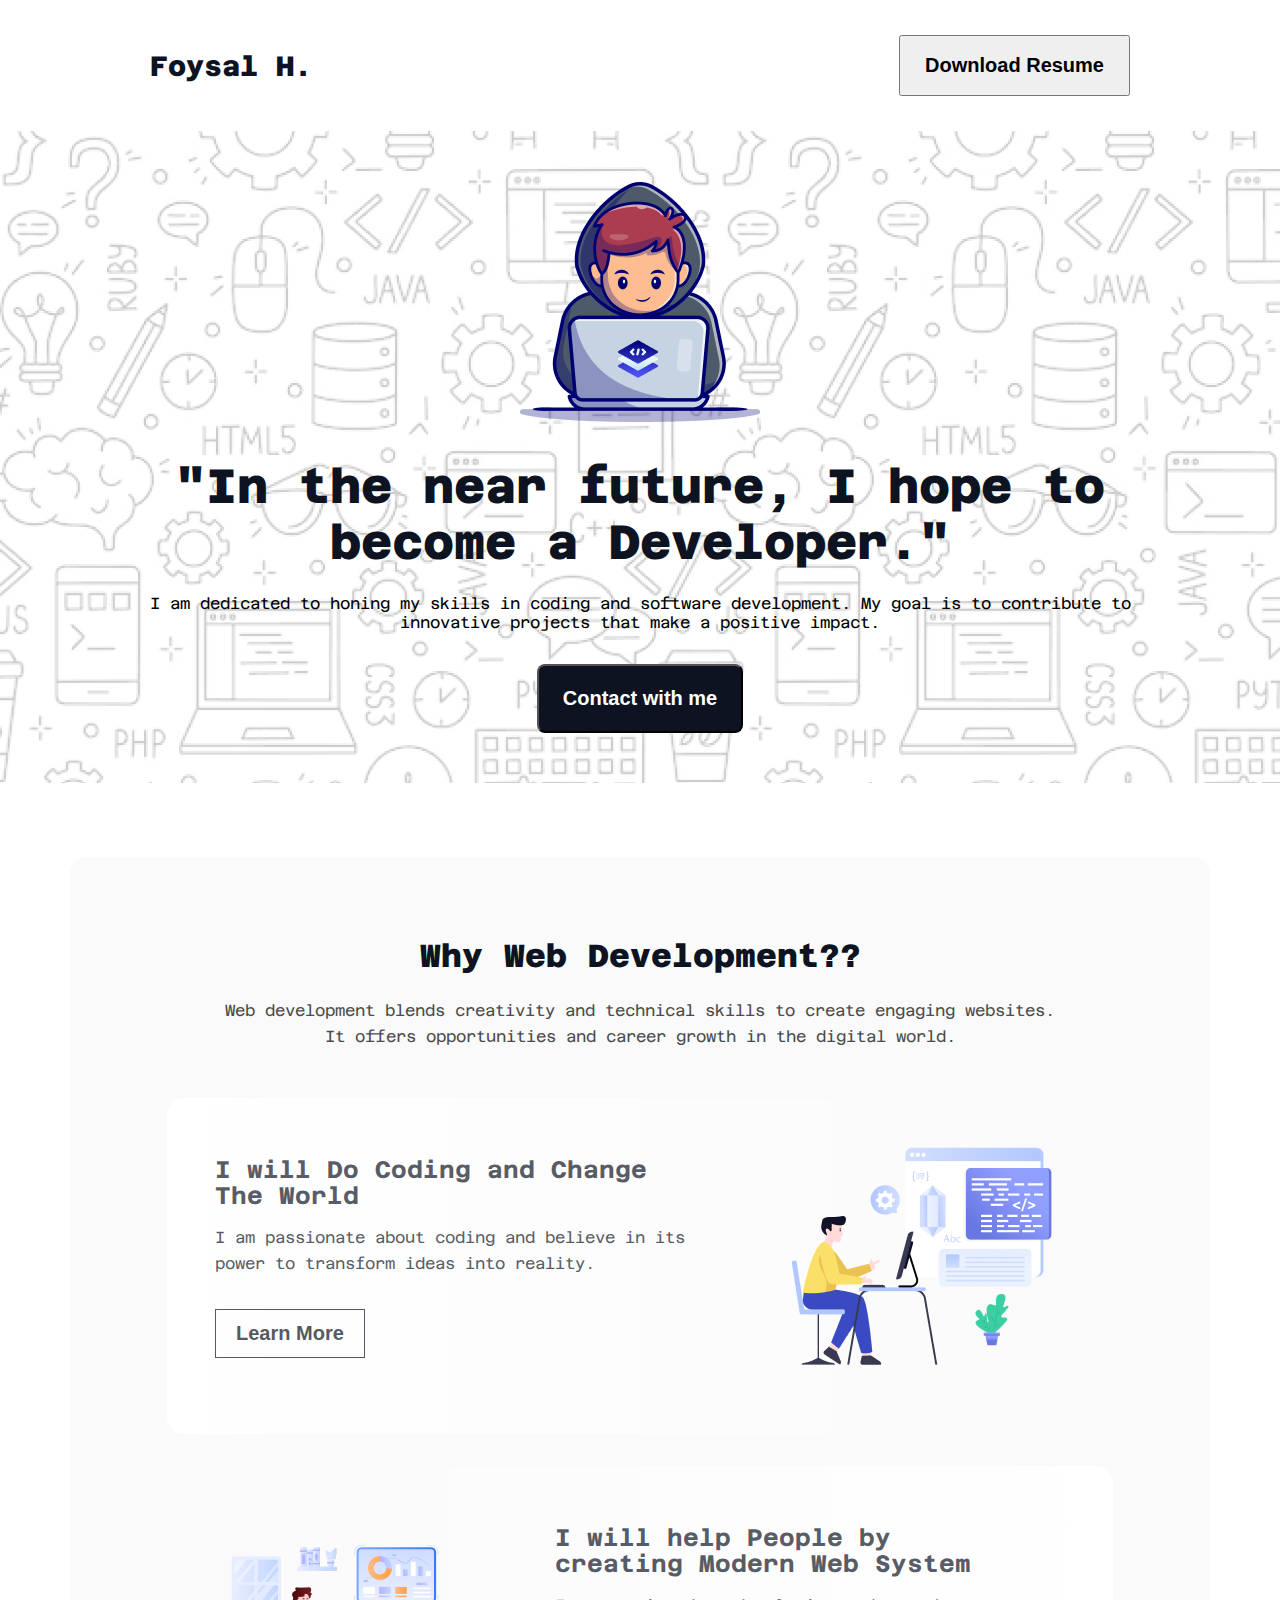
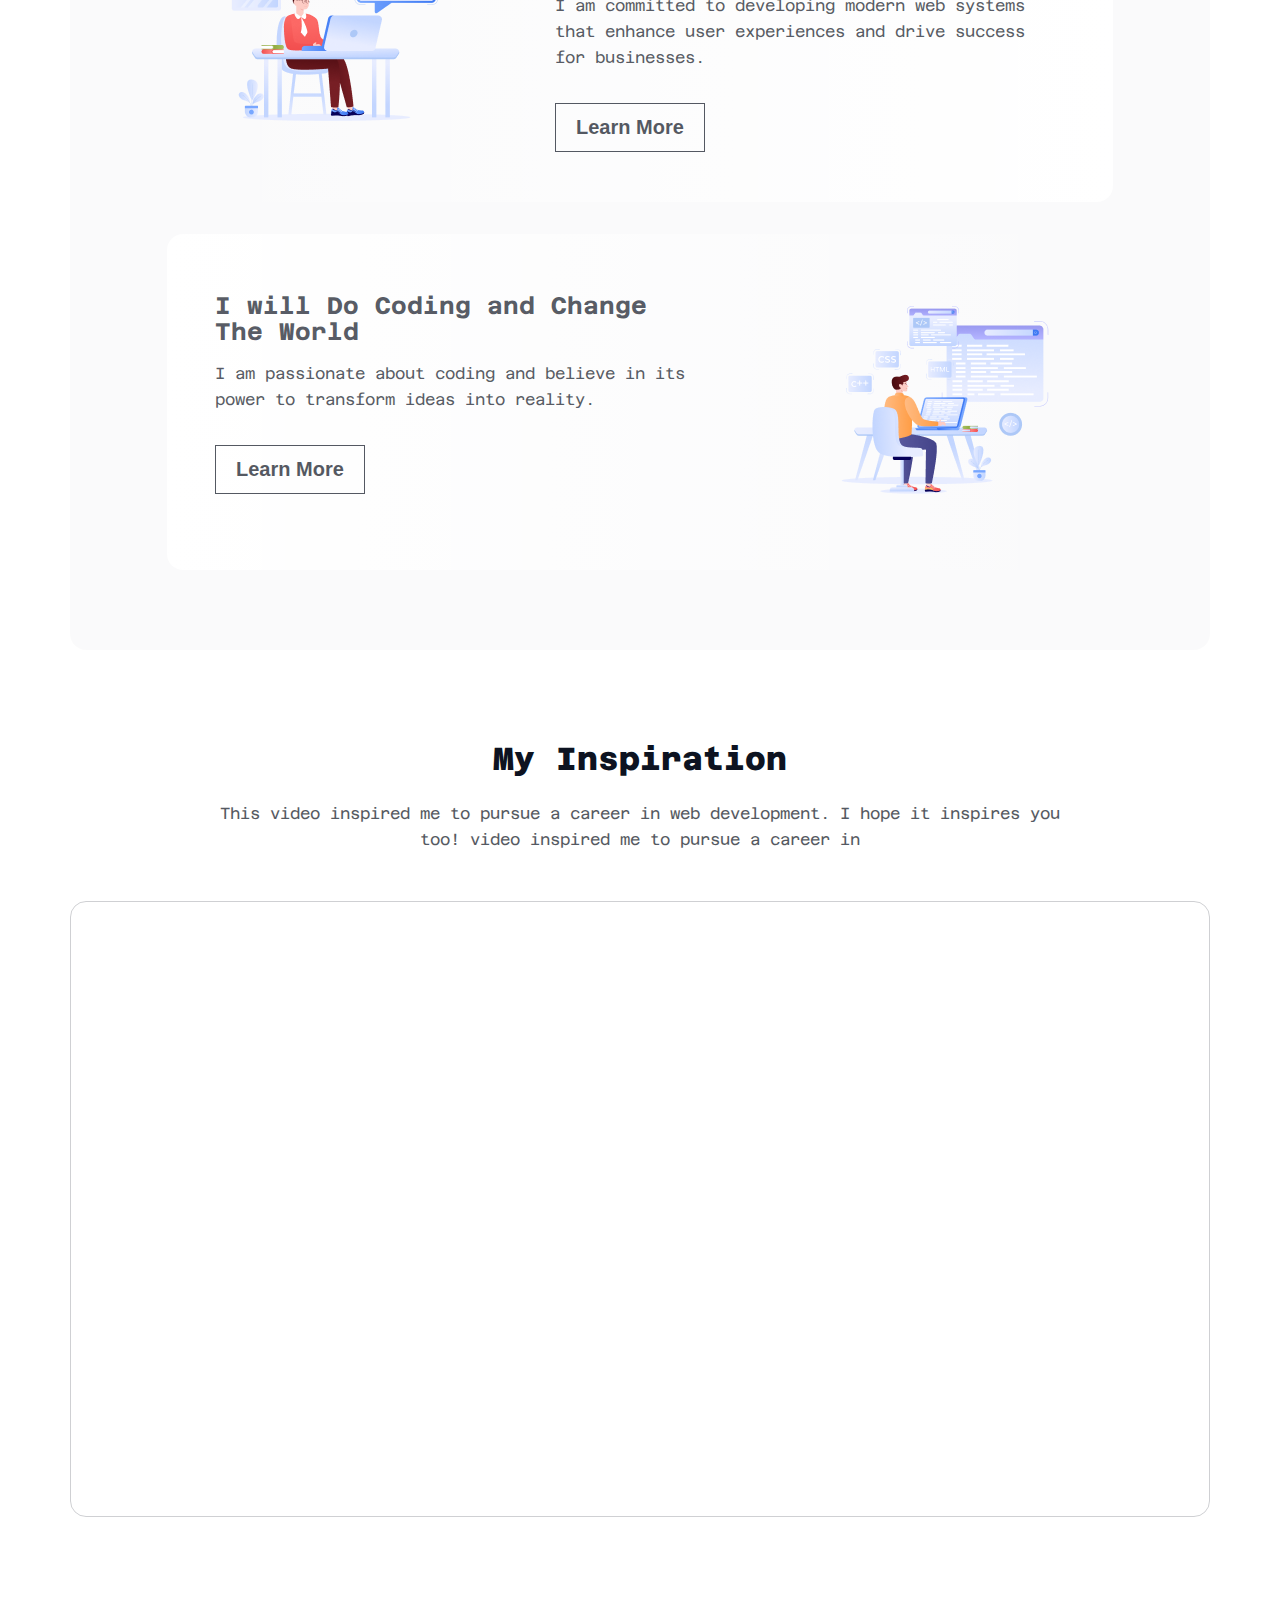
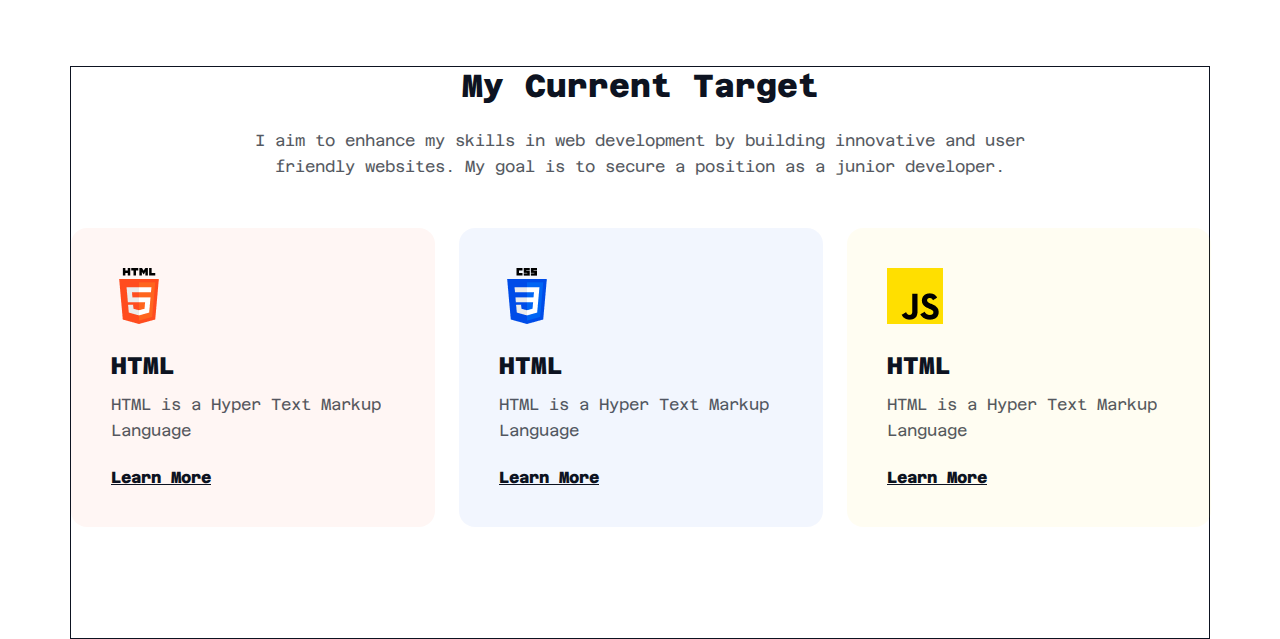
==== commit d9a5ed3e: "My Inspiration section modified" ====
--- a/index.html
+++ b/index.html
@@ -75,11 +75,14 @@
         <!-- my inspiration -->
          <section>
             <div class="third-section">
+
                 <h3>My Inspiration</h3>
                 <p>This video inspired me to pursue a career in web development. I hope it inspires you too! video inspired me to pursue a career in</p>
+
                 <div class="video-container">
                     <iframe src="https://www.youtube.com/embed/DGHn2uOAVCE?si=U7VMypven-0fkbxT" title="YouTube video player" frameborder="0" allow="accelerometer; autoplay; clipboard-write; encrypted-media; gyroscope; picture-in-picture; web-share" referrerpolicy="strict-origin-when-cross-origin" allowfullscreen></iframe>
                 </div>
+                
             </div>
          </section>
          <!-- My Current Target section-->
--- a/styles/style.css
+++ b/styles/style.css
@@ -184,8 +184,9 @@
 /* __________________________________________ */
 .third-section{
   width: 1140px;
+  height: 775px;
   margin: 90px auto 151px;
-  border: 1px solid #0D1321;
+  /* border: 1px solid #0D1321; */
 }
 .third-section > h3{
   font-size: 32px;
@@ -203,7 +204,19 @@
   margin: 24px auto 48px;
   opacity: 70%;
 }
-
+.video-container{
+  border: 1px solid rgba(13, 19, 33, 0.2);
+  display: flex;
+  align-items: center;
+  justify-content: center;
+  border-radius: 16px;
+  padding: 32px;
+}
+.video-container iframe{
+  width: 1076px;
+  height: 550px;
+  border-radius: 16px;
+}
 
 /* My Current Target section */
 /* _________________________________________ */
@@ -270,3 +283,4 @@
 }
 /* My new target */
 /* _______________________________________ */
+
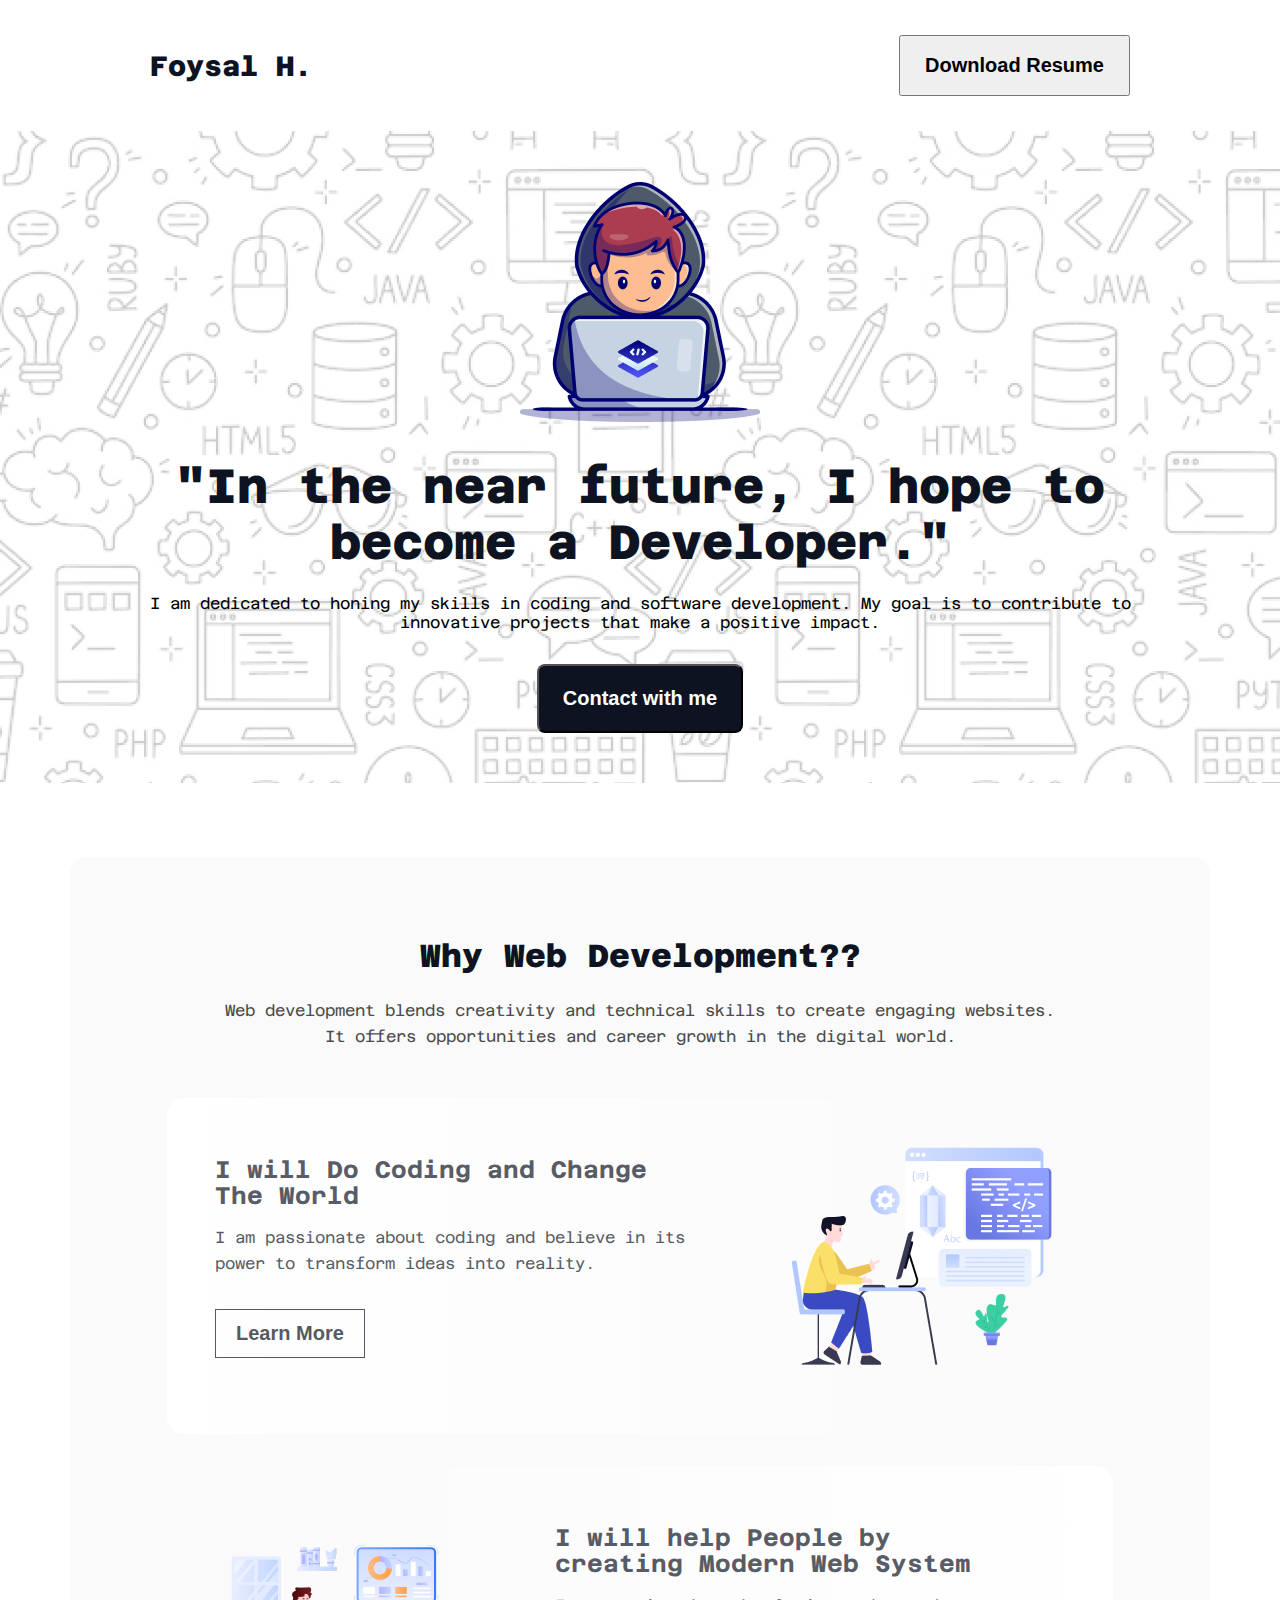
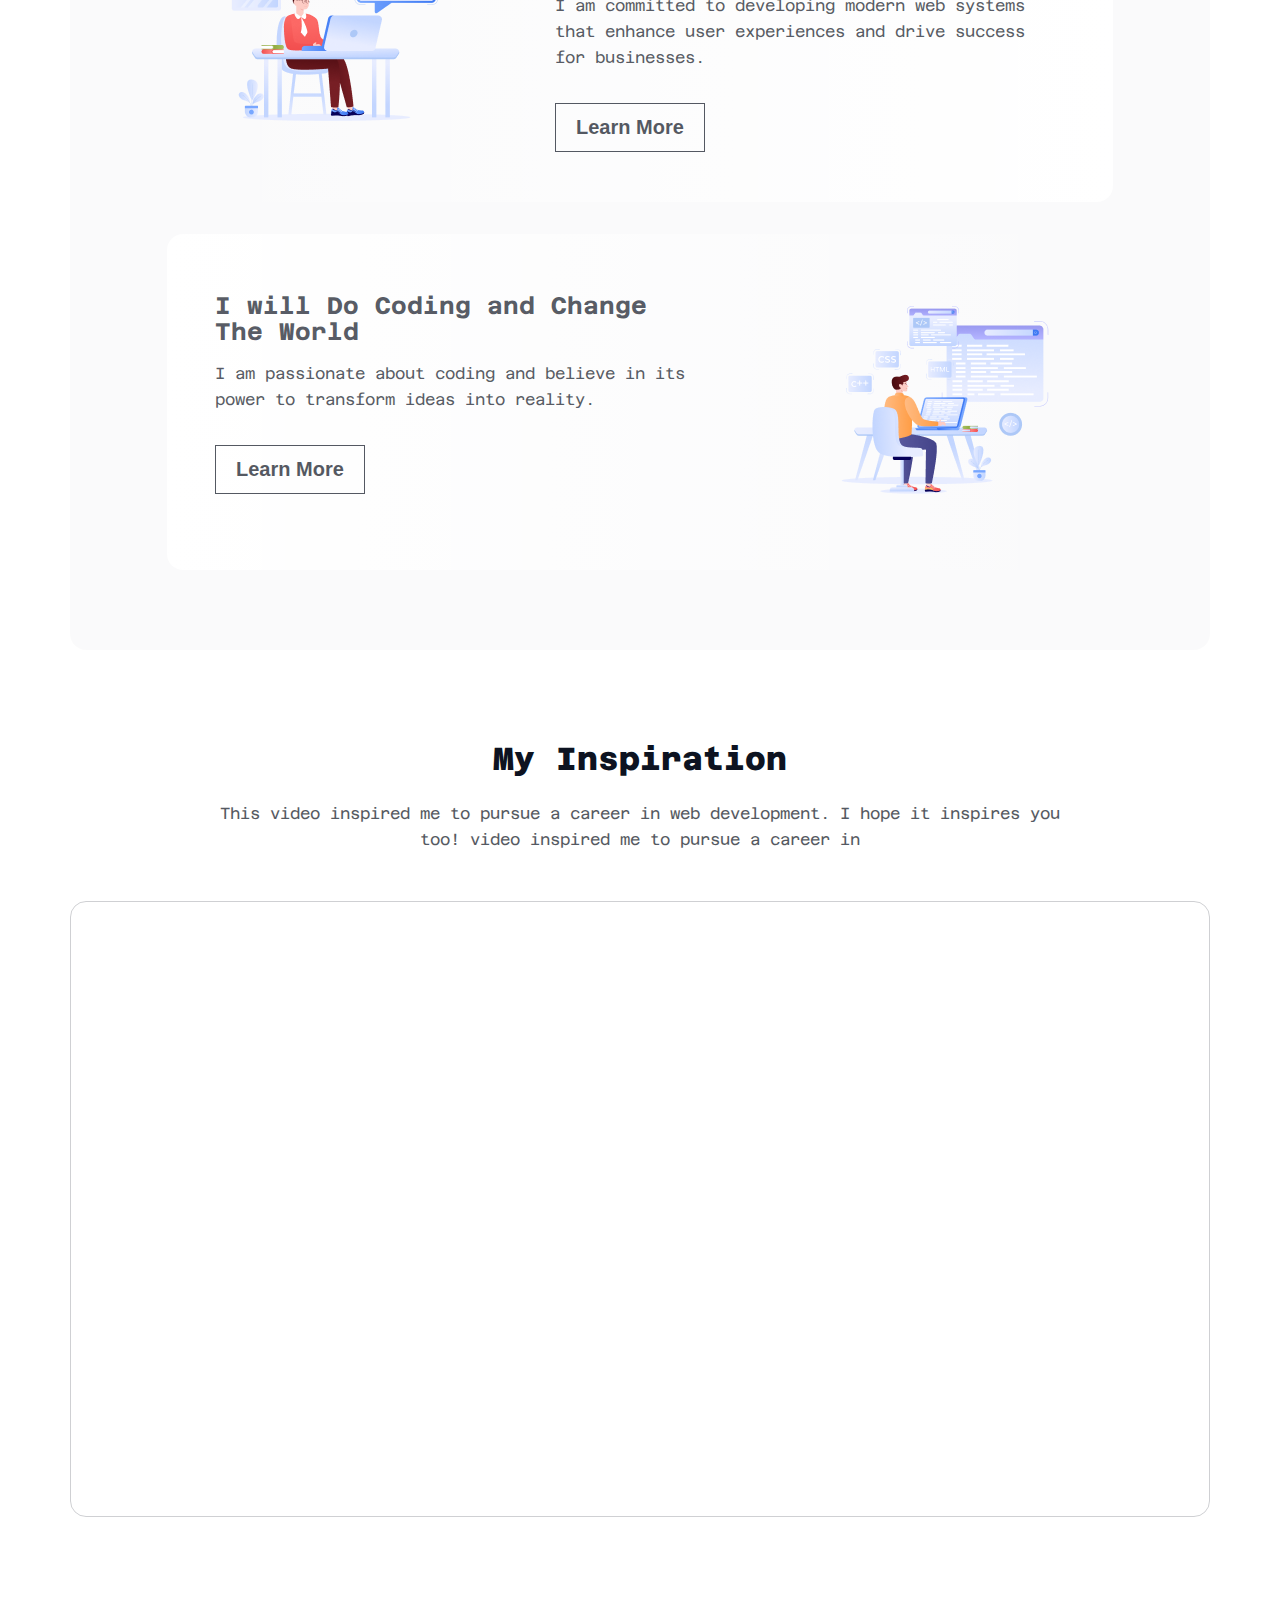
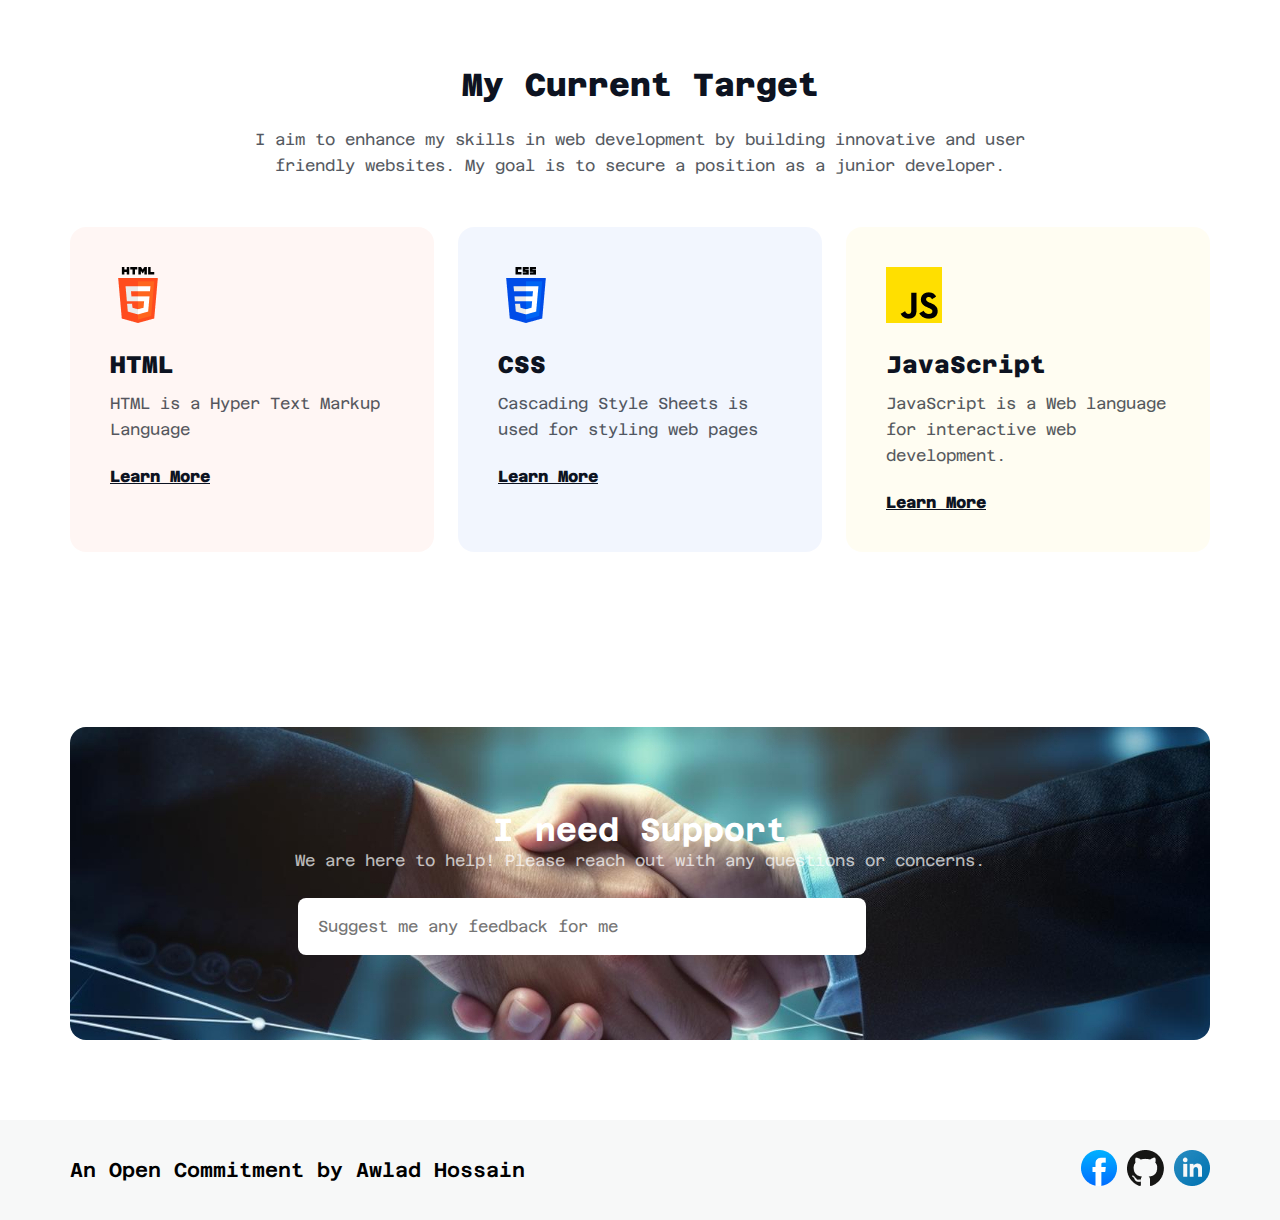
==== commit 44cd58d9: "footer secton added" ====
--- a/index.html
+++ b/index.html
@@ -100,20 +100,41 @@
                     </div>
                     <div style="background-color: rgba(0, 76, 232, 0.05);" class="target-item">
                         <img src="assets/css.png" alt="css logo">
-                        <h4>HTML</h4>
-                        <p>HTML is a Hyper Text Markup Language</p>
+                        <h4>CSS</h4>
+                        <p>Cascading Style Sheets is used for styling web pages</p>
                         <a href="blank.html" target="_blank">Learn More</a>
                     </div>
                     <div style="background-color: rgba(255, 223, 0, 0.05);" class="target-item">
                         <img src="assets/js.png" alt="Javascript logo">
-                        <h4>HTML</h4>
-                        <p>HTML is a Hyper Text Markup Language</p>
+                        <h4>JavaScript</h4>
+                        <p>JavaScript is a Web language for interactive web development.</p>
                         <a href="blank.html" target="_blank">Learn More</a>
                     </div>
                 </div>
             </div>
           </section>
+          <!-- I need Support section -->
+           <section>
+            <div class="fifth-section">
+                <div class="support-content">
+                    <h3>I need Support</h3>
+                    <p>We are here to help! Please reach out with any questions or concerns.</p>
+                    <div class="btn-container">
+                        <input class="input1" type="text" placeholder="Suggest me any feedback for me"><a href="blank.html"></a>
+                    </div>
+                </div>
+            </div>
+           </section>
     </main>
-    <footer></footer>
+    <footer>
+        <div class="footer-section">
+            <h4>An Open Commitment by Awlad Hossain</h4>
+            <div class="social-media">
+                <a href="https://www.facebook.com/"><img target="_blank" src="assets/facebook.png" alt=""></a>
+                <a href="https://github.com/"><img target="_blank" src="assets/github.png" alt=""></a>
+                <a href="https://www.linkedin.com/in/"><img target="_blank" src="assets/linkedin-icon 1.png" alt=""></a>
+            </div>
+        </div>
+    </footer>
 </body>
 </html>--- a/styles/style.css
+++ b/styles/style.css
@@ -223,7 +223,6 @@
 
 .fourth-section{
   margin: 0px auto;
-  border: #0D1321 1px solid;
 }
 .fourth-section > h3{
   font-size: 32px;
@@ -281,6 +280,92 @@
   line-height: auto;
   color: #0D1321;
 }
-/* My new target */
+/* I need support section */
+/* _______________________________________ */ 
+
+.fifth-section{
+  width: 1140px;
+  margin: 0px auto 80px;
+  border-radius: 16px;
+
+  background-image:
+  /* rgba(0, 0, 0, 0.2),rgba(0, 0, 0, 0.2),rgba(0, 0, 0, 0.2), why it's not working even after activating the rbga, that's why i turned it off. so i used background image instead of background */
+  url("../assets/handshake.jpg");
+
+  background-repeat: no-repeat;
+  background-position: center;
+}
+.support-content{
+  max-width: 1044px;
+  height: 185px;
+  /* border: #0D1321 1px solid; */
+  margin: 64px 48px;
+  display: flex;
+  flex-direction: column;
+  align-items: center;
+  justify-content: center;
+  padding: 64px;
+}
+.support-content > h3{
+  font-size: 32px;
+  font-weight: 700;
+  line-height: 36px;
+  color: white;
+  text-align: center;
+}
+.support-content > p{
+  font-size: 16px;
+  font-weight: 400;
+  line-height: 26px;
+  color: white;
+  text-align: center;
+  opacity: 0.7;
+}
+.btn-container{
+  margin-top: 24px;
+  width: 684px;
+  height: 57px;
+  display: flex;
+  gap: 16px;
+}
+.btn-container input[type="text"]{
+  width: 548px;
+  height: 57px;
+  font-family: "Azeret Mono", monospace;
+  font-size: 16px;
+  font-weight: 400;
+  padding-left: 20px;
+  border: none;
+  background-color: white;
+  border-radius: 8px;
+}
+.btn-container input[type="submit"]{
+  font-size: 20px;
+  font-weight: 600;
+  color: #0D1321;
+  padding: 17px 20px;
+  border: none;
+  background-color: white;
+  border-radius: 8px;
+  font-family: "Azeret Mono", monospace;
+}
+
+/* footer section  */
 /* _______________________________________ */
-
+footer{
+  background-color: rgba(13, 19, 33, 0.03);
+  display: flex;
+  align-items: center;
+  justify-content: center;
+  height: 100px;
+}
+.footer-section{
+  width: 1140px;
+  display: flex;
+  align-items: center;
+  justify-content: space-between;
+}
+.footer-section > h4{
+  font-size: 20px;
+  font-weight: 600;
+}
